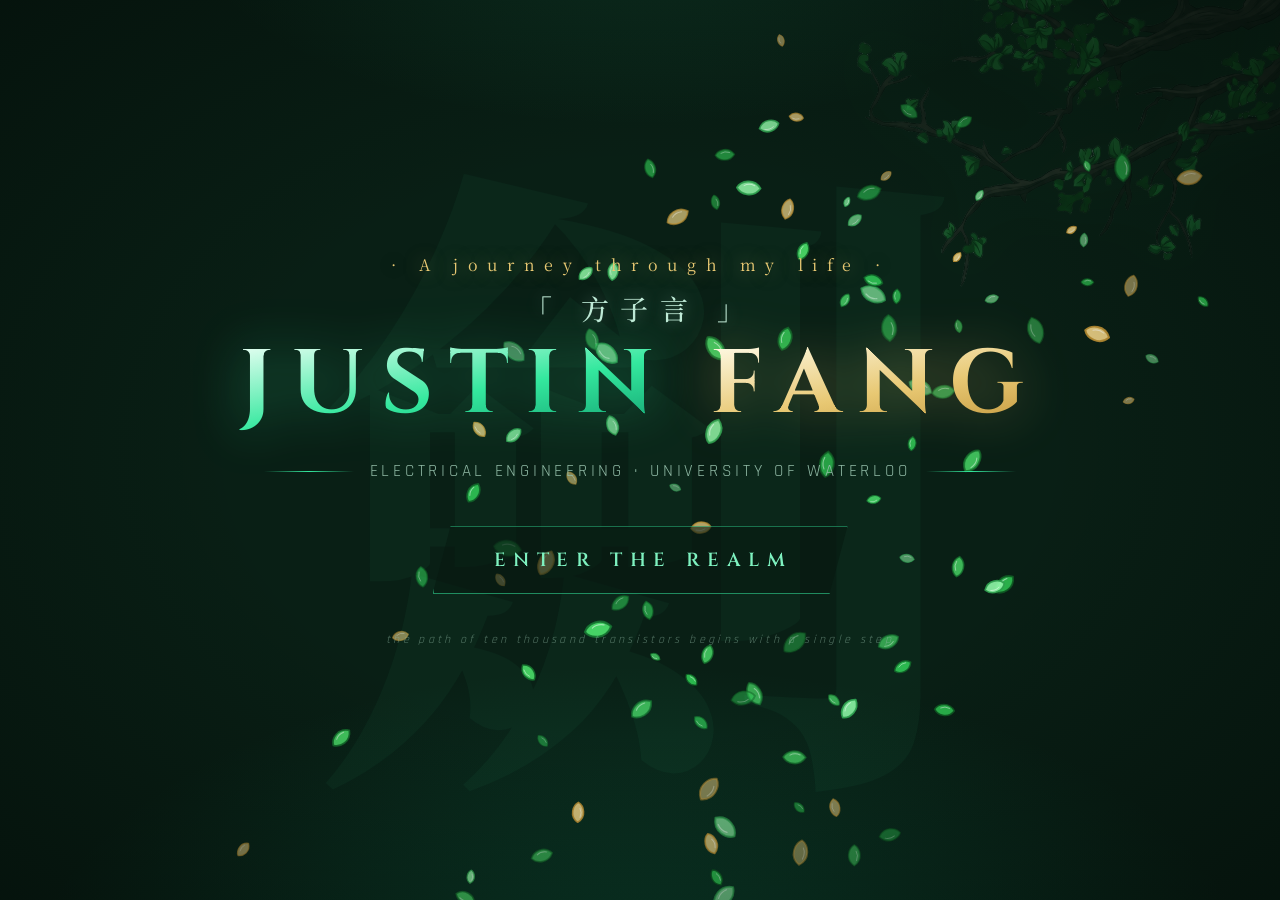
==== index.html @ e6fccbe8 "updated portfolio. animations and everything should be functional" ====
<!DOCTYPE html>
<html lang="en">
<head>
<meta charset="UTF-8">
<meta name="viewport" content="width=device-width, initial-scale=1.0">
<title>Justin Fang — 方子言 · Engineer & Cultivator</title>
<meta name="description" content="Portfolio of Justin Fang — Electrical Engineering @ UWaterloo">
<link rel="preconnect" href="https://fonts.googleapis.com">
<link rel="preconnect" href="https://fonts.gstatic.com" crossorigin>
<link href="https://fonts.googleapis.com/css2?family=Cinzel:wght@400;600;700&family=Noto+Serif+SC:wght@300;500;700;900&family=Rajdhani:wght@300;400;500;600;700&display=swap" rel="stylesheet">
<link rel="stylesheet" href="style.css">
</head>
<body>

<div id="landing">
  <img class="gate-tree" src="green tree.png" alt="" aria-hidden="true">
  <canvas id="landing-canvas"></canvas>
  <div class="landing-vignette"></div>
  <div class="gate-seal" aria-hidden="true">劍</div>

  <div class="landing-content">
    <div class="landing-kicker">· A journey through my life ·</div>
    <h1 class="landing-title">
      <span class="title-cn">「 方子言 」</span>
      <span class="title-en">
        <span class="name-jade">JUSTIN</span>&nbsp;<span class="name-gold">FANG</span>
      </span>
    </h1>
    <div class="landing-sub">
      <span class="sub-line"></span>
      <span>Electrical Engineering · University of Waterloo</span>
      <span class="sub-line"></span>
    </div>

    <button id="enter-btn" aria-label="Enter the portfolio">
      <span class="btn-frame"></span>
      <span class="btn-text">ENTER&nbsp;THE&nbsp;REALM</span>
    </button>

    <div class="landing-hint">the path of ten thousand transistors begins with a single step</div>
  </div>

  <div id="ink-layer" aria-hidden="true">
    <svg class="ink-brush" viewBox="0 0 60 300">
      <rect x="25" y="4" width="10" height="168" rx="5" fill="#7a5538"/>
      <rect x="25" y="4" width="4" height="168" rx="2" fill="#9a7350" opacity="0.7"/>
      <rect x="21" y="170" width="18" height="22" rx="3" fill="#d9d9d9"/>
      <path d="M22,192 Q30,196 38,192 L33,266 Q30,276 27,266 Z" fill="#161616"/>
      <path d="M27,196 L28,250" stroke="#3a3a3a" stroke-width="1.6"/>
    </svg>
    <div class="ink-drop"></div>
    <div class="ink-blot"></div>
    <div class="stroke-reveal">
      <div class="stroke-band">
        <span class="stroke-text">ENTERING&nbsp;REALM</span>
        <div class="loading-bar">
          <div class="loading-fill"></div>
        </div>
      </div>
    </div>
  </div>

  <div id="slash-layer" aria-hidden="true">
    <svg id="slash-sword" viewBox="0 0 600 120" aria-hidden="true">
      <g class="sword-g">
        <polygon class="sword-blade" points="0,60 470,44 530,60 470,76"/>
        <line class="sword-fuller" x1="40" y1="60" x2="470" y2="60"/>
        <rect class="sword-guard" x="466" y="34" width="14" height="52" rx="4"/>
        <rect class="sword-hilt" x="480" y="52" width="80" height="16" rx="6"/>
        <circle class="sword-pommel" cx="566" cy="60" r="11"/>
        <path class="sword-tassel" d="M566,70 q-6,22 4,40 M566,70 q8,20 -2,42"/>
      </g>
    </svg>
    <div class="slash slash-1"></div>
    <div class="slash slash-2"></div>
    <div class="slash slash-3"></div>
    <div class="slash-flash"></div>
  </div>
</div> 

<div id="shatter" aria-hidden="true">
  <div class="shard shard-a"></div>
  <div class="shard shard-b"></div>
  <div class="shard shard-c"></div>
  <div class="shard shard-d"></div>
  <div class="glitch-static"></div>
  <div class="glitch-bars"></div>
  <div class="shatter-flash"></div>
</div>

<div id="main" hidden>
  <img class="ink-mountain" src="Black-White BG.webp" alt="" aria-hidden="true">
  <canvas id="main-canvas"></canvas>
  <div class="main-mist" aria-hidden="true"></div>

  <nav id="nav">
    <div class="scroll-roller left-roller"></div>
    <a class="nav-brand" href="#hero"><span class="brand-seal">方</span> <span class="brand-text">JUSTIN FANG</span></a>
    <div class="nav-links">
      <a href="#about"><i>道</i><span>Origin</span></a>
      <a href="#experience"><i>歷</i><span>Experience</span></a>
      <a href="#projects"><i>器</i><span>Projects</span></a>
      <a href="#beyond"><i>劍</i><span>Interests</span></a>
      <a href="#contact"><i>訊</i><span>Contact Me</span></a>
    </div>
    <div class="scroll-roller right-roller"></div>
  </nav>

  <header class="section hero" id="hero">
    <div class="hero-inner reveal">
      <div class="hero-kicker">⟡ ELECTRICAL ENGINEERING · UNIVERSITY OF WATERLOO ⟡</div>
      <h1 class="hero-name">Justin <span class="jade">Fang</span></h1>
      <p class="hero-tag">
        locked in & grinding. send me a message below for inquiries (or if you need someone to talk to)! 
      </p>
      
      <div class="hero-cta">
        <a class="sword-hilt" href="#projects">
          <span class="hilt-tassel">
            <span class="t-cord"></span>
            <span class="t-knot"></span>
            <span class="t-fringe"></span>
          </span>
          <span class="hilt-text">View Projects</span>
          <span class="hilt-guard"></span>
        </a>
        
        <a class="sword-core" href="#contact">Send Message</a>
        
        <a class="sword-tip" href="Resume.pdf" download><span class="dl-icon">↓</span> Resume</a>
      </div>
    </div>
    <div class="hero-glyph" aria-hidden="true">電</div>
    <div class="scroll-cue" aria-hidden="true"><span></span>descend</div>
  </header>

  <section class="section" id="about">
    <div class="section-head reveal">
      <span class="section-cn">道</span>
      <h2>Origin <em>/ About & Education</em></h2>
      <div class="head-rule"></div>
    </div>
    <div class="about-grid">
      <div class="panel reveal">
        <h3>The Cultivator</h3>
        <!-- The Ink-Wash Portrait -->
        <div class="cultivator-portrait">
          <img src="justin.JPG" alt="Justin Fang">
          <div class="portrait-seal">looking for work</div>
        </div>
        <p>
          Hey, I'm Justin — an Electrical Engineering student at the University of Waterloo, an overstimulated 
          older brother, light novel slop reader, martial arts practitioner, and someone that's never afraid to 
          try new things. 
        </p>
        <p>
          Off the bench, I've spent years leading youth STEM outreach across Alberta and
          competing internationally in Taijiquan for Team Canada. I'm always willing to 
          try out new things! If you have anything cool, please reach out and surprise me!
        </p>
        <div class="chip-row">
          <span class="chip">Python</span><span class="chip">C++</span><span class="chip">n8n</span>
          <span class="chip">Arduino</span><span class="chip">Soldering</span>
          <span class="chip">3D Printing</span><span class="chip">Git / GitHub</span>
        </div>
      </div>
      <div class="panel panel-edu reveal">
        <div class="edu-seal" aria-hidden="true">學</div>
        <h3>The Sect</h3>
        <div class="edu-school">University of Waterloo</div>
        <div class="edu-degree">BASc, Electrical Engineering</div>
        <div class="edu-date">Sep 2025 — Present · Waterloo, ON</div>
        <ul class="edu-list">
          <li>Analog Team Member — UWASIC Design Team</li>
          <li>WATonomous Micro Team Member</li>
        </ul>
      </div>
    </div>
  </section>

  <section class="section" id="experience">
    <div class="section-head reveal">
      <span class="section-cn">歷</span>
      <h2>Experience</h2>
      <div class="head-rule"></div>
    </div>
    <div class="timeline">
      <div class="t-item reveal">
        <div class="t-node"></div>
        <div class="t-card">
          <div class="t-date">Jan 2026 — Apr 2026 · New York, NY</div>
          <h3>Automation & Backend Developer</h3>
          <div class="t-org">Garde-Robe Inc</div>
          <ul>
            <li>Deployed and maintained an AWS EC2 instance running an n8n receipt-parsing pipeline with Docling and LLMs — automated structured-data extraction from retailer emails and cut costs by 90%.</li>
            <li>Authored LLM extraction prompts with strict JSON output and conditional logic, improving reliability by 50%.</li>
            <li>Designed normalized database schemas with entity relationships for a future backend migration.</li>
            <li>Debugged AWS CloudWatch logs to find token expiry and silent failures, restoring email processing.</li>
          </ul>
        </div>
      </div>
      <div class="t-item reveal">
        <div class="t-node"></div>
        <div class="t-card">
          <div class="t-date">Current Project · Waterloo, ON</div>
          <h3>Analog Team Member</h3>
          <div class="t-org">UWASIC Design Team — University of Waterloo</div>
          <ul>
            <li>Designing a single-stage operational amplifier in the SkyWater 130nm PDK using XSchem in a Nix-managed environment.</li>
            <li>Completed the analog IC design flow from schematic to DRC/LVS-verified physical layout in Magic VLSI.</li>
            <li>Performed circuit verification: DC operating point analysis, AC frequency response, and testbenches.</li>
          </ul>
        </div>
      </div>
      <div class="t-item reveal">
        <div class="t-node"></div>
        <div class="t-card">
          <div class="t-date">Nov 2022 — Jul 2025 · Edmonton, AB</div>
          <h3>Vice President of Operations</h3>
          <div class="t-org">Youth STEMming Change (non-profit)</div>
          <ul>
            <li>Coordinated the Edmonton Science Bowl, raising over $1,300 and growing youth participation.</li>
            <li>Designed bridge-building, rocketry, and forensics workshops reaching 3000+ youths across Alberta.</li>
            <li>Partnered with the City of Edmonton Youth Council for city-wide initiatives and seamless events.</li>
          </ul>
        </div>
      </div>
    </div>
  </section>

  <section class="section" id="projects">
    <div class="section-head reveal">
      <span class="section-cn">器</span>
      <h2>Projects</h2>
      <div class="head-rule"></div>
    </div>
    <div class="proj-grid">
      <article class="proj-card reveal">
        <div class="proj-glyph">行</div>
        <h3>Autonomous Robot Navigation</h3>
        <div class="proj-stack">C++ · ROS 2 · Docker · Foxglove</div>
        <p>Lidar-to-occupancy-grid costmap for a differential-drive robot — converts polar range/angle to (x, y) grid coordinates, inflates obstacles with linear cost falloff over a 2m radius, and dynamically sizes the grid from the scan's angular parameters.</p>
      </article>
      <article class="proj-card reveal">
        <div class="proj-glyph">爪</div>
        <h3>Omni-Directional Mecanum Claw Robot</h3>
        <div class="proj-stack">C++ · ESP32 · Arduino · SolidWorks</div>
        <p>48-hour hackathon build: an all-cardboard chassis with custom 3D-printed omni wheels, 6 motors on one breadboard, dual-ESP32 wireless control over ESP-NOW, and a 2-DOF claw with full 360° movement.</p>
      </article>
      <article class="proj-card reveal">
        <div class="proj-glyph">醫</div>
        <h3>Hospital Induced Delirium Detection</h3>
        <div class="proj-stack">C++ · Python · Arduino</div>
        <p>Non-invasive diagnostic device combining sensors, text-to-speech, speech-to-text, and a custom 3D-printed enclosure to track patient cognition — cutting false positives by 30% versus standard observation.</p>
      </article>
      <article class="proj-card reveal">
        <div class="proj-glyph">牌</div>
        <h3>Arcade Blackjack</h3>
        <div class="proj-stack">Python · Pygame</div>
        <p>Fully interactive casino blackjack with OOP dealer/player/card classes, event-driven UI, real-time betting and statistics, and probability logic handling aces and dealer constraints with 100% accuracy.</p>
      </article>
      <article class="proj-card reveal">
        <div class="proj-glyph">戰</div>
        <h3>Simulated Medieval Battlefield</h3>
        <div class="proj-stack">Python · OOP</div>
        <p>Turn-based tactical combat simulator — a Warrior base class with 8 polymorphic subclasses, 1v1 and 5v5 skirmishes, splash/critical/healing mechanics, and new characters implementable in under 15 lines.</p>
      </article>
      <article class="proj-card reveal">
        <div class="proj-glyph">蛙</div>
        <h3>Crossy Road</h3>
        <div class="proj-stack">Processing (Java)</div>
        <p>Frogger-style arcade recreation with a master Rectangle collision parent class, specialized Car/Log/Train/Player children, two-player WASD + arrow-key support, and a live scoring UI.</p>
      </article>
    </div>
  </section>

  <section class="section" id="beyond">
    <div class="section-head reveal">
      <span class="section-cn">劍</span>
      <h2>Hobbies <em>/ Beyond Engineering</em></h2>
      <div class="head-rule"></div>
    </div>
    <div class="beyond-panel reveal">
      <div class="beyond-art" aria-hidden="true">
        <div class="taiji-ring"></div>
        <div class="taiji-cn">太極</div>
      </div>
      <div class="beyond-text">
        <h3>Team Canada — Taijiquan</h3>
        <p>
          Competing under Wushu Canada since 2018, I rose from junior competitor to the
          <span class="jade">highest-ranked U18 male in taijiquan (2024)</span>, earning the sole
          U18 male roster spot for Canada at the 4th World Taijiquan Championships by placing
          1st overall.
        </p>
        <ul class="beyond-list">
          <li>5+ national gold medals across multiple events since 2018</li>
          <li>Appointed coach for Team Canada — guided 2+ athletes to podium finishes at the World Taijiquan Championships in Singapore</li>
          <li>Trained 5+ hours weekly in school terms, 8 hours daily in summers</li>
        </ul>
      </div>
    </div>
  </section>

  <section class="section" id="contact">
    <div class="section-head reveal">
      <span class="section-cn">訊</span>
      <h2>Transmission <em>/ Contact</em></h2>
      <div class="head-rule"></div>
    </div>
    <div class="contact-panel reveal">
      <p class="contact-lede">Send a message via jade slip — or, you know, email.</p>
      <div class="contact-grid">
        <a class="contact-card" href="mailto:j84fang@uwaterloo.ca">
          <span class="cc-glyph">郵</span><span class="cc-label">Email</span>
          <span class="cc-value">j84fang@uwaterloo.ca</span>
        </a>
        <a class="contact-card" href="https://linkedin.com/in/justinfanguw" target="_blank" rel="noopener">
          <span class="cc-glyph">聯</span><span class="cc-label">LinkedIn</span>
          <span class="cc-value">justinfanguw</span>
        </a>
        <a class="contact-card" href="https://github.com/justinfang37" target="_blank" rel="noopener">
          <span class="cc-glyph">碼</span><span class="cc-label">GitHub</span>
          <span class="cc-value">justinfang37</span>
        </a>
        <a class="contact-card" href="tel:+17802646578">
          <span class="cc-glyph">話</span><span class="cc-label">Phone</span>
          <span class="cc-value">(780) 264-6578</span>
        </a>
      </div>
    </div>
  </section>

  <footer>
    <div class="footer-seal">方</div>
    <p>千 里 之 行 ， 始 於 足 下 — a journey of a thousand miles begins beneath one's feet.</p>
    <p class="footer-fine">© 2026 Justin Fang · forged with jade and javascript</p>
  </footer>
</div>

<script src="script.js"></script>
</body>
</html>
---- style.css ----
/* ═══════════════════════════════════════════
   JUSTIN FANG · 方 — Jade Cultivation Portfolio
   ═══════════════════════════════════════════ */

:root {
  --ink: #091f15;
  --ink-2: #0e2a1d;
  --ink-3: #133527;
  --jade: #34e89e;
  --jade-soft: #7ef2c0;
  --jade-deep: #0f9b6c;
  --jade-dim: rgba(52, 232, 158, 0.14);
  --gold: #e8c873;
  --mist: #bfe9d6;
  --text: #d7efe2;
  --text-dim: #8fb8a4;
  --serif: "Noto Serif SC", serif;
  --display: "Cinzel", serif;
  --body: "Rajdhani", sans-serif;
}

* { margin: 0; padding: 0; box-sizing: border-box; }

html { scroll-behavior: smooth; }

body {
  background: var(--ink);
  color: var(--text);
  font-family: var(--body);
  overflow-x: hidden;
}

::selection { background: var(--jade-deep); color: #fff; }

.jade { color: var(--jade); }

/* scrollbar */
::-webkit-scrollbar { width: 10px; }
::-webkit-scrollbar-track { background: var(--ink); }
::-webkit-scrollbar-thumb {
  background: linear-gradient(var(--jade-deep), var(--ink-3));
  border-radius: 5px;
}

/* ═══════════ LANDING ═══════════ */

#landing {
  position: fixed;
  inset: 0;
  z-index: 100;
  display: flex;
  align-items: center;
  justify-content: center;
  background:
    radial-gradient(ellipse 80% 60% at 50% 110%, rgba(15, 155, 108, 0.26), transparent 60%),
    radial-gradient(ellipse 60% 40% at 50% -10%, rgba(52, 232, 158, 0.13), transparent 60%),
    var(--ink);
  cursor: none;
  transition: opacity 1.1s ease 0.15s;
}
#landing.leaving { opacity: 0; pointer-events: none; }

#landing-canvas { position: absolute; inset: 0; width: 100%; height: 100%; }

.gate-tree {
  position: absolute;
  top: -5vh;
  right: -50px;
  width: min(40vw, 600px); 
  min-width: 350px;       
  pointer-events: none;
  user-select: none;
  opacity: 0.25;
  filter: saturate(1.05) brightness(1.02)
          drop-shadow(0 0 30px rgba(61, 220, 110, 0.25));
  animation: treeSway 12s ease-in-out infinite alternate;
  transform-origin: 92% 6%;
}
@keyframes treeSway {
  from { transform: rotate(-0.5deg); }
  to { transform: rotate(0.6deg); }
}

.landing-vignette {
  position: absolute; inset: 0; pointer-events: none;
  background: radial-gradient(ellipse 70% 70% at 50% 50%, transparent 45%, rgba(2, 8, 5, 0.5) 100%);
}

#landing, #shatter, #nav, #main-canvas, .main-mist, #main > .section, #main > footer {
  transition: filter 1.2s ease;
}
html.ink #landing,
html.ink #shatter,
html.ink #nav,
html.ink #main-canvas,
html.ink .main-mist,
html.ink #main > .section,
html.ink #main > footer {
  filter: grayscale(0.85);
}

#ink-layer { position: absolute; inset: 0; z-index: 12; pointer-events: none; }

.ink-brush {
  position: absolute;
  left: 50%;
  top: 0;
  height: 50vh;
  transform: translate(-50%, -120%) rotate(-4deg);
  transform-origin: 50% 10%;
  filter: drop-shadow(0 6px 18px rgba(0, 0, 0, 0.65));
}
#landing.splashing .ink-brush { animation: brushPaint 1.6s cubic-bezier(0.5, 0, 0.25, 1) forwards; }
@keyframes brushPaint {
  0% { transform: translate(calc(-50% - 32vw), -130%) rotate(-8deg); }
  25% { transform: translate(calc(-50% - 32vw), 1vh) rotate(-13deg); }
  31% { transform: translate(calc(-50% - 31vw), 2.5vh) rotate(-15deg); }
  64% { transform: translate(calc(-50% + 32vw), 2vh) rotate(-24deg); }
  74% { transform: translate(calc(-50% + 34vw), 0.5vh) rotate(-18deg); }
  100% { transform: translate(calc(-50% + 40vw), -135%) rotate(-6deg); }
}

.stroke-reveal {
  position: absolute;
  inset: 0;
  display: grid;
  place-items: center;
  pointer-events: none;
}

.stroke-band {
  position: relative;
  width: min(68vw, 900px);
  height: clamp(80px, 14vh, 130px);
  display: grid;
  place-items: center;
  clip-path: inset(-15% 100% -15% 0);
  opacity: 0;
}

.stroke-band::before {
  content: "";
  position: absolute;
  top: 50%;
  left: 0;
  right: 0;
  height: 2px;
  background: #fff;
  box-shadow: 0 0 16px 6px rgba(52, 232, 158, 0.8);
  transform: translateY(-50%);
  mask-image: linear-gradient(90deg, transparent 0%, black 10%, black 90%, transparent 100%);
  -webkit-mask-image: linear-gradient(90deg, transparent 0%, black 10%, black 90%, transparent 100%);
}

.stroke-text {
  font-family: var(--display);
  font-weight: 700;
  font-style: italic; 
  font-size: clamp(22px, 4.4vw, 52px);
  letter-spacing: 0.42em;
  padding-left: 0.42em;
  color: #ffffff;
  text-shadow:
    0 0 12px rgba(126, 242, 192, 0.9),
    0 0 30px rgba(52, 232, 158, 0.7),
    0 0 60px rgba(15, 155, 108, 0.5);
  white-space: nowrap;
  position: relative;
  z-index: 1; 
}

.loading-bar {
  position: absolute;
  bottom: 22%;
  left: 50%;
  transform: translateX(-50%);
  width: 60%;
  height: 2px;
  background: rgba(255, 255, 255, 0.1);
  overflow: hidden;
  z-index: 2;
}

.loading-fill {
  height: 100%;
  width: 0%;
  background: #fff;
  box-shadow: 0 0 10px rgba(52, 232, 158, 0.9), 0 0 20px rgba(126, 242, 192, 0.6);
}

#landing.splashing .loading-fill {
  animation: loadProgress 1.4s cubic-bezier(0.4, 0, 0.2, 1) 1s forwards;
}

@keyframes loadProgress {
  0% { width: 0%; }
  40% { width: 65%; } 
  75% { width: 85%; }
  100% { width: 100%; }
}

#landing.splashing .stroke-band {
  animation:
    strokeWipe 0.55s cubic-bezier(0.5, 0, 0.25, 1) 0.5s forwards,
    strokeFade 0.3s ease 2.4s forwards; 
}
@keyframes strokeWipe {
  0% { opacity: 1; clip-path: inset(-15% 100% -15% 0); }
  100% { opacity: 1; clip-path: inset(-15% 0% -15% 0); }
}
@keyframes strokeFade {
  from { opacity: 1; }
  to { opacity: 0; }
}

#landing.splashing { animation: impactJolt 0.4s ease-out 0.42s; }
@keyframes impactJolt {
  0%, 100% { transform: none; }
  25% { transform: translate(-7px, 5px); }
  50% { transform: translate(6px, -4px); }
  75% { transform: translate(-3px, 2px); }
}

.ink-drop {
  position: absolute;
  left: calc(50% - 9px);
  top: 44vh;
  width: 18px; height: 18px;
  border-radius: 50% 50% 60% 60%;
  background: #0c0c0c;
  opacity: 0;
}
#landing.splashing .ink-drop { animation: dropFall 0.22s cubic-bezier(0.5, 0, 1, 0.5) 0.46s forwards; }
@keyframes dropFall {
  0% { opacity: 1; transform: translateY(0) scaleY(1); }
  99% { opacity: 1; transform: translateY(7vh) scaleY(1.7); }
  100% { opacity: 0; transform: translateY(7vh) scaleY(1.7); }
}

.ink-blot {
  position: absolute;
  left: 50%;
  top: 50%;
  width: 34vmax; height: 34vmax;
  margin: -17vmax 0 0 -17vmax;
  background: radial-gradient(closest-side,
    rgba(8, 8, 8, 0.26) 58%, rgba(8, 8, 8, 0.16) 80%, rgba(8, 8, 8, 0.05) 95%, transparent);
  -webkit-backdrop-filter: grayscale(1);
  backdrop-filter: grayscale(1);
  border-radius: 50%;
  border: 2px solid rgba(214, 255, 240, 0.25);
  box-shadow:
    0 0 34px rgba(126, 242, 192, 0.25),
    inset 0 0 70px rgba(0, 0, 0, 0.45);
  transform: scale(0);
}
#landing.splashing .ink-blot { animation: blotSpread 1.4s cubic-bezier(0.25, 0, 0.4, 1) 0.75s forwards; }
@keyframes blotSpread {
  0% { transform: scale(0); opacity: 1; }
  60% { transform: scale(8.6); opacity: 1; }
  85% { transform: scale(9); opacity: 1; }
  100% { transform: scale(9.2); opacity: 0; }
}

.gate-seal {
  position: absolute;
  font-family: var(--serif);
  font-weight: 900;
  font-size: min(72vh, 72vw);
  color: rgba(52, 232, 158, 0.035);
  user-select: none;
  pointer-events: none;
  animation: sealBreath 9s ease-in-out infinite;
}
@keyframes sealBreath {
  0%, 100% { transform: scale(1); opacity: 0.7; }
  50% { transform: scale(1.04); opacity: 1; }
}

.landing-content {
  position: relative;
  text-align: center;
  z-index: 2;
  padding: 0 24px;
  animation: contentRise 1.6s cubic-bezier(0.22, 1, 0.36, 1) both;
}
@keyframes contentRise {
  from { opacity: 0; transform: translateY(36px); }
  to { opacity: 1; transform: translateY(0); }
}

.landing-kicker {
  font-family: var(--serif);
  color: var(--gold);
  letter-spacing: 0.6em;
  font-size: clamp(12px, 1.6vw, 16px);
  margin-bottom: 18px;
  text-shadow: 0 0 18px rgba(232, 200, 115, 0.5);
}

.landing-title { line-height: 1.05; }

.title-cn {
  display: block;
  font-family: var(--serif);
  font-weight: 500; 
  font-size: clamp(22px, 3vw, 28px); 
  letter-spacing: 0.4em;
  color: var(--mist); 
  text-shadow: 0 0 16px rgba(191, 233, 214, 0.4);
  margin-bottom: 12px;
}

.title-en {
  display: block;
  font-family: var(--display);
  font-weight: 700;
  font-size: clamp(44px, 9vw, 90px);
  letter-spacing: 0.18em;
  line-height: 1.1;
}

.name-jade {
  background: linear-gradient(170deg, #eafff4 10%, var(--jade) 55%, var(--jade-deep) 95%);
  -webkit-background-clip: text;
  background-clip: text;
  color: transparent;
  filter: drop-shadow(0 0 26px rgba(52, 232, 158, 0.45));
}

.name-gold {
  background: linear-gradient(170deg, #fffcea 10%, var(--gold) 55%, #bb8f33 95%);
  -webkit-background-clip: text;
  background-clip: text;
  color: transparent;
  filter: drop-shadow(0 0 26px rgba(232, 200, 115, 0.45));
}

.landing-sub {
  display: flex;
  align-items: center;
  justify-content: center;
  gap: 16px;
  margin: 26px auto 44px;
  color: var(--text-dim);
  font-size: clamp(13px, 1.7vw, 17px);
  letter-spacing: 0.22em;
  text-transform: uppercase;
}
.sub-line {
  width: clamp(36px, 8vw, 90px);
  height: 1px;
  background: linear-gradient(90deg, transparent, var(--jade), transparent);
}

#enter-btn {
  position: relative;
  cursor: none;
  background: rgba(7, 26, 18, 0.6);
  border: 1px solid rgba(52, 232, 158, 0.55);
  color: var(--jade-soft);
  font-family: var(--display);
  font-size: clamp(15px, 2vw, 19px);
  font-weight: 600;
  letter-spacing: 0.4em;
  padding: 20px 54px 20px 60px;
  clip-path: polygon(18px 0, 100% 0, calc(100% - 18px) 100%, 0 100%);
  transition: color 0.35s, background 0.35s, box-shadow 0.35s, transform 0.35s;
  overflow: hidden;
}
#enter-btn .btn-text {
  position: relative;
  z-index: 2;
  transition: letter-spacing 0.45s cubic-bezier(0.22, 1, 0.36, 1), color 0.3s ease 0.08s;
}
#enter-btn::after {
  content: "";
  position: absolute;
  inset: 0;
  z-index: 0;
  background: linear-gradient(105deg, var(--jade-deep), var(--jade) 50%, var(--jade-soft));
  transform: scaleX(0);
  transform-origin: 50% 50%;
  transition: transform 0.45s cubic-bezier(0.22, 1, 0.36, 1);
}
#enter-btn::before {
  content: "";
  position: absolute;
  top: 0; left: -80%;
  z-index: 1;
  width: 50%; height: 100%;
  background: linear-gradient(105deg, transparent, rgba(126, 242, 192, 0.25), transparent);
  animation: btnSheen 3.2s ease-in-out infinite;
}
@keyframes btnSheen {
  0% { left: -80%; } 55% { left: 130%; } 100% { left: 130%; }
}
#enter-btn:hover {
  box-shadow: 0 0 44px rgba(52, 232, 158, 0.65), inset 0 0 18px rgba(52, 232, 158, 0.15);
  transform: translateY(-2px);
}
#enter-btn:hover::after { transform: scaleX(1); }
#enter-btn:hover .btn-text { color: var(--ink); letter-spacing: 0.55em; }

.landing-hint {
  margin-top: 38px;
  font-size: 12px;
  letter-spacing: 0.28em;
  color: rgba(143, 184, 164, 0.55);
  font-style: italic;
  animation: hintPulse 4s ease-in-out infinite;
}
@keyframes hintPulse { 0%,100% { opacity: 0.45; } 50% { opacity: 0.9; } }

.landing-content, .gate-seal {
  transition: filter 1.2s ease, opacity 1.2s ease;
}
#landing.splashing .landing-content,
#landing.splashing .gate-seal {
  filter: blur(12px);
  opacity: 0.05;
  pointer-events: none;
  transition-delay: 0.6s;
}

#slash-layer { position: absolute; inset: 0; z-index: 10; pointer-events: none; overflow: hidden; }

#landing.entering { animation: realmShake 1s linear 0.4s; }
@keyframes realmShake {
  0%, 100% { transform: none; }
  10% { transform: translate(-12px, 7px); }
  20% { transform: translate(14px, -9px); }
  30% { transform: translate(-16px, -7px); }
  40% { transform: translate(12px, 11px); }
  50% { transform: translate(-10px, 5px); }
  60% { transform: translate(14px, -7px); }
  70% { transform: translate(-7px, 9px); }
  80% { transform: translate(9px, -5px); }
  90% { transform: translate(-5px, 3px); }
}

.slash {
  position: absolute;
  top: 50%; left: 50%;
  width: 260vmax; height: 18px;
  background: linear-gradient(90deg,
    transparent, rgba(255,255,255,0.9) 16%, #ffffff 50%, rgba(255,255,255,0.9) 84%, transparent);
  clip-path: polygon(0 50%, 10% 0, 90% 0, 100% 50%, 90% 100%, 10% 100%);
  box-shadow:
    0 0 40px 14px rgba(126, 242, 192, 0.95),
    0 0 120px 40px rgba(52, 232, 158, 0.65),
    0 0 280px 110px rgba(52, 232, 158, 0.3);
  opacity: 0;
}
.slash-1 { transform: translate(-50%, -50%) rotate(-24deg) scale(0, 0.3); }
.slash-2 { transform: translate(-50%, -50%) rotate(63deg) scale(0, 0.3); }
.slash-3 { transform: translate(-50%, -50%) rotate(-76deg) scale(0, 0.3); }

#landing.entering .slash-1 { animation: slashCut1 0.55s cubic-bezier(0.8, 0, 0.2, 1) 0.2s forwards; }
#landing.entering .slash-2 { animation: slashCut2 0.55s cubic-bezier(0.8, 0, 0.2, 1) 0.4s forwards; }
#landing.entering .slash-3 { animation: slashCut3 0.55s cubic-bezier(0.8, 0, 0.2, 1) 0.6s forwards; }

@keyframes slashCut1 {
  0% { opacity: 1; transform: translate(-50%, -50%) rotate(-24deg) scale(0, 0.3); }
  40% { opacity: 1; transform: translate(-50%, -50%) rotate(-24deg) scale(1, 1.4); }
  70% { opacity: 1; transform: translate(-50%, -50%) rotate(-24deg) scale(1, 1); }
  100% { opacity: 0; transform: translate(-50%, -50%) rotate(-24deg) scale(1, 0.4); }
}
@keyframes slashCut2 {
  0% { opacity: 1; transform: translate(-50%, -50%) rotate(63deg) scale(0, 0.3); }
  40% { opacity: 1; transform: translate(-50%, -50%) rotate(63deg) scale(1, 1.4); }
  70% { opacity: 1; transform: translate(-50%, -50%) rotate(63deg) scale(1, 1); }
  100% { opacity: 0; transform: translate(-50%, -50%) rotate(63deg) scale(1, 0.4); }
}
@keyframes slashCut3 {
  0% { opacity: 1; transform: translate(-50%, -50%) rotate(-76deg) scale(0, 0.3); }
  40% { opacity: 1; transform: translate(-50%, -50%) rotate(-76deg) scale(1, 1.4); }
  70% { opacity: 1; transform: translate(-50%, -50%) rotate(-76deg) scale(1, 1); }
  100% { opacity: 0; transform: translate(-50%, -50%) rotate(-76deg) scale(1, 0.4); }
}

.slash-flash {
  position: absolute; inset: 0;
  background: radial-gradient(circle at 50% 50%,
    rgba(255, 255, 255, 1), rgba(234, 255, 244, 0.95) 45%, rgba(52, 232, 158, 0.75) 100%);
  opacity: 0;
}
#landing.entering .slash-flash { animation: flashPop 0.55s ease-out 0.8s forwards; }
@keyframes flashPop {
  0% { opacity: 0; } 25% { opacity: 1; } 100% { opacity: 1; }
}

#shatter {
  position: fixed;
  inset: 0;
  z-index: 150;
  pointer-events: none;
  display: none;
}
#shatter.go { display: block; }

.shard {
  position: absolute;
  inset: 0;
  background: linear-gradient(165deg, #0a2418, #04100b 70%, var(--ink));
  filter: drop-shadow(0 0 22px rgba(52, 232, 158, 0.55));
}
.shard-a { clip-path: polygon(24.5% 0, 100% 0, 100% 28%, 50% 50%); }
.shard-b { clip-path: polygon(100% 28%, 100% 100%, 75.5% 100%, 50% 50%); }
.shard-c { clip-path: polygon(75.5% 100%, 0 100%, 0 72%, 50% 50%); }
.shard-d { clip-path: polygon(0 72%, 0 0, 24.5% 0, 50% 50%); }

#shatter.go .shard-a { animation: shardFlyA 1s cubic-bezier(0.45, 0, 0.8, 0.4) 0.06s forwards; }
#shatter.go .shard-b { animation: shardFlyB 1s cubic-bezier(0.45, 0, 0.8, 0.4) 0.16s forwards; }
#shatter.go .shard-c { animation: shardFlyC 1s cubic-bezier(0.45, 0, 0.8, 0.4) 0.1s forwards; }
#shatter.go .shard-d { animation: shardFlyD 1s cubic-bezier(0.45, 0, 0.8, 0.4) 0.2s forwards; }

@keyframes shardFlyA { to { transform: translate(16%, -125%) rotate(7deg); opacity: 0.4; } }
@keyframes shardFlyB { to { transform: translate(125%, 30%) rotate(-6deg); opacity: 0.4; } }
@keyframes shardFlyC { to { transform: translate(-18%, 125%) rotate(8deg); opacity: 0.4; } }
@keyframes shardFlyD { to { transform: translate(-125%, -25%) rotate(-7deg); opacity: 0.4; } }

.glitch-static {
  position: absolute;
  inset: 0;
  background: repeating-linear-gradient(0deg,
    rgba(126, 242, 192, 0.14) 0 2px, transparent 2px 5px);
  mix-blend-mode: screen;
  opacity: 0;
  pointer-events: none;
}
#shatter.go .glitch-static { animation: staticFlicker 1.1s steps(12) forwards; }
@keyframes staticFlicker {
  0% { opacity: 0; transform: translateY(0); }
  8% { opacity: 0.6; }
  18% { opacity: 0.15; transform: translateY(-8px); }
  30% { opacity: 0.5; transform: translateY(5px); }
  44% { opacity: 0.2; transform: translateY(-3px); }
  58% { opacity: 0.45; transform: translateY(6px); }
  72% { opacity: 0.15; }
  86% { opacity: 0.35; transform: translateY(-4px); }
  100% { opacity: 0; }
}

.glitch-bars {
  position: absolute;
  inset: 0;
  background: linear-gradient(0deg,
    transparent 0 18%, rgba(234, 255, 244, 0.12) 18% 19.5%,
    transparent 19.5% 41%, rgba(126, 242, 192, 0.16) 41% 42%,
    transparent 42% 63%, rgba(234, 255, 244, 0.1) 63% 65%,
    transparent 65% 84%, rgba(126, 242, 192, 0.13) 84% 85%,
    transparent 85%);
  mix-blend-mode: screen;
  opacity: 0;
  pointer-events: none;
}
#shatter.go .glitch-bars { animation: barsTear 1.1s steps(9) forwards; }
@keyframes barsTear {
  0% { opacity: 0; transform: translate(0, 0); }
  10% { opacity: 0.9; transform: translate(-14px, 2%); }
  24% { opacity: 0.25; transform: translate(10px, -4%); }
  38% { opacity: 0.8; transform: translate(-7px, 7%); }
  52% { opacity: 0.3; transform: translate(12px, -2%); }
  66% { opacity: 0.7; transform: translate(-10px, 4%); }
  82% { opacity: 0.2; transform: translate(6px, -5%); }
  100% { opacity: 0; transform: translate(0, 0); }
}

.shatter-flash {
  position: absolute;
  inset: 0;
  background: #fff;
  opacity: 1;
}
#shatter.go .shatter-flash { animation: shatterFlashFade 0.55s ease-out forwards; }
@keyframes shatterFlashFade { to { opacity: 0; } }

#slash-sword {
  position: absolute;
  top: 50%; left: 50%;
  width: min(58vw, 620px);
  opacity: 0;
  transform: translate(-160%, -50%) rotate(-24deg);
  filter: drop-shadow(0 0 12px rgba(126, 242, 192, 0.8)) drop-shadow(0 0 30px rgba(52, 232, 158, 0.6));
}

#landing.entering #slash-sword { 
  animation: swordFly 0.85s cubic-bezier(0.55, 0, 0.3, 1) 0s forwards; 
}

@keyframes swordFly {
  0% { opacity: 0; transform: translate(-180%, 30%) rotate(-24deg); }
  15% { opacity: 1; }
  85% { opacity: 1; }
  100% { opacity: 0; transform: translate(90%, -120%) rotate(-24deg); }
}

.sword-blade { fill: url(#__none), #cfeede; fill: #cfeede; }
.sword-fuller { stroke: var(--jade-deep); stroke-width: 2.5; }
.sword-guard { fill: var(--jade); }
.sword-hilt { fill: #11402d; stroke: var(--jade-deep); stroke-width: 1.5; }
.sword-pommel { fill: var(--gold); }
.sword-tassel { fill: none; stroke: var(--gold); stroke-width: 2; stroke-linecap: round; }

/* ═══════════ MAIN ═══════════ */

#main {
  position: relative;
  opacity: 0;
  transition: opacity 0.45s ease;
  background: #0a0a0b;
}
#main.arrived { opacity: 1; }

#main-canvas {
  position: fixed;
  inset: 0;
  width: 100%;
  height: 100%;
  z-index: 0;
  pointer-events: none;
}

.ink-mountain {
  position: fixed;
  inset: 0;
  width: 100%;
  height: 100%;
  object-fit: cover;
  z-index: 0;
  opacity: 0.42;
  pointer-events: none;
  user-select: none;
  filter: brightness(0.62) contrast(1.08);
  -webkit-mask-image: linear-gradient(100deg, rgba(0, 0, 0, 0.3) 0 34%, #000 64%);
  mask-image: linear-gradient(100deg, rgba(0, 0, 0, 0.3) 0 34%, #000 64%);
}

.main-mist {
  position: fixed;
  inset: 0;
  z-index: 0;
  pointer-events: none;
  background:
    radial-gradient(ellipse 70% 50% at 15% 20%, rgba(15, 155, 108, 0.10), transparent 60%),
    radial-gradient(ellipse 60% 50% at 85% 70%, rgba(52, 232, 158, 0.07), transparent 60%),
    linear-gradient(180deg, rgba(4, 16, 11, 0) 0%, rgba(4, 16, 11, 0.4) 100%);
  animation: mistDrift 24s ease-in-out infinite alternate;
}
@keyframes mistDrift {
  from { background-position: 0 0, 0 0, 0 0; }
  to { background-position: 6% -4%, -5% 5%, 0 0; }
}

/* ── Scroll Navigation Bar ── */
#nav {
  position: fixed;
  top: 24px;
  left: 50%;
  transform: translateX(-50%);
  width: clamp(320px, 90vw, 1000px);
  z-index: 50;
  display: flex;
  align-items: center;
  justify-content: space-between;
  padding: 10px 40px;
  background: linear-gradient(to right, rgba(12, 18, 15, 0.95), rgba(20, 28, 24, 0.95) 50%, rgba(12, 18, 15, 0.95));
  backdrop-filter: blur(12px);
  border-top: 2px solid var(--gold);
  border-bottom: 2px solid var(--gold);
  box-shadow: 0 15px 35px rgba(0, 0, 0, 0.6), inset 0 0 20px rgba(232, 200, 115, 0.05);
}

.scroll-roller {
  position: absolute;
  top: -8px;
  bottom: -8px;
  width: 14px;
  background: linear-gradient(90deg, #5c4018, var(--gold) 40%, #3d2a0f 80%);
  border-radius: 6px;
  box-shadow: 0 5px 15px rgba(0, 0, 0, 0.8), inset 0 0 4px rgba(255, 255, 255, 0.3);
}
.left-roller { left: -7px; }
.right-roller { right: -7px; }

.nav-brand {
  font-family: var(--display);
  font-weight: 700;
  letter-spacing: 0.25em;
  font-size: 14px;
  color: var(--mist);
  text-decoration: none;
  display: flex;
  align-items: center;
  gap: 12px;
}

.brand-seal {
  font-family: var(--serif);
  font-weight: 900;
  color: #e63946; 
  border: 2px solid #e63946;
  background: rgba(230, 57, 70, 0.1);
  width: 36px; height: 36px;
  display: grid;
  place-items: center;
  border-radius: 4px;
  box-shadow: 0 0 12px rgba(230, 57, 70, 0.3);
  transform: rotate(-4deg); 
}

.nav-links { display: flex; gap: clamp(14px, 3vw, 34px); }
.nav-links a {
  display: flex;
  flex-direction: column;
  align-items: center;
  color: var(--text-dim);
  text-decoration: none;
  padding: 4px 8px;
  transition: all 0.35s;
  position: relative;
}
.nav-links a i {
  font-style: normal;
  font-family: var(--serif);
  color: var(--gold);
  font-size: 22px;
  margin-bottom: 4px;
  text-shadow: 0 0 12px rgba(232, 200, 115, 0.3);
  transition: all 0.35s;
}
.nav-links a span {
  font-size: 11px;
  font-weight: 600;
  letter-spacing: 0.25em;
  text-transform: uppercase;
  opacity: 0.7;
  transition: opacity 0.3s;
}

.nav-links a:hover i,
.nav-links a.active i {
  color: #e63946;
  text-shadow: 0 0 16px rgba(230, 57, 70, 0.6);
  transform: translateY(-2px);
}

.nav-links a:hover span,
.nav-links a.active span { 
  color: #fff; 
  opacity: 1; 
}

/* sections */
.section, #hero {
  position: relative;
  z-index: 1;
  max-width: 1100px;
  margin: 0 auto;
  padding: clamp(70px, 11vh, 130px) clamp(20px, 5vw, 48px);
  scroll-margin-top: 40px; 
}

.section-head {
  display: flex;
  align-items: center;
  gap: 18px;
  margin-bottom: 48px;
}
.section-cn {
  font-family: var(--serif);
  font-weight: 900;
  font-size: 38px;
  color: #e63946;
  border: 3px solid #e63946;
  border-radius: 6px;
  width: 64px; height: 64px;
  display: grid;
  place-items: center;
  background: rgba(230, 57, 70, 0.08);
  flex-shrink: 0;
  box-shadow: 0 0 20px rgba(230, 57, 70, 0.2);
}
#about .section-cn { transform: rotate(-4deg); }
#experience .section-cn { transform: rotate(3deg); }
#projects .section-cn { transform: rotate(-2deg); }
#beyond .section-cn { transform: rotate(5deg); }
#contact .section-cn { transform: rotate(-5deg); }

.section-head h2 {
  font-family: var(--display);
  font-size: clamp(26px, 4vw, 38px);
  letter-spacing: 0.12em;
  color: #eafff4;
}
.section-head h2 em {
  font-family: var(--body);
  font-style: normal;
  font-weight: 400;
  font-size: 0.55em;
  letter-spacing: 0.25em;
  color: var(--text-dim);
}
.head-rule {
  flex: 1;
  height: 1px;
  background: linear-gradient(90deg, rgba(52, 232, 158, 0.6), transparent);
}

/* hero */
.hero {
  min-height: 100vh;
  display: flex;
  align-items: center;
  max-width: 1100px;
}
.hero-inner { max-width: 700px; }
.hero-kicker {
  color: var(--gold);
  letter-spacing: 0.35em;
  font-size: clamp(11px, 1.5vw, 14px);
  font-weight: 600;
  margin-bottom: 20px;
}
.hero-name {
  font-family: var(--display);
  font-size: clamp(48px, 9vw, 96px);
  font-weight: 700;
  letter-spacing: 0.05em;
  color: #f2fff8;
  line-height: 1;
  text-shadow: 0 0 50px rgba(52, 232, 158, 0.25);
}
.hero-name .jade { text-shadow: 0 0 36px rgba(52, 232, 158, 0.6); }
.hero-tag {
  margin: 26px 0 36px;
  font-size: clamp(16px, 2.1vw, 20px);
  font-weight: 400;
  line-height: 1.75;
  color: var(--text-dim);
  max-width: 580px;
}

.hero-cta { 
  display: flex; 
  gap: 3px; 
  flex-wrap: wrap; 
}

.sword-hilt, .sword-core, .sword-tip {
  position: relative;
  display: flex;
  align-items: center;
  justify-content: center;
  font-family: var(--body);
  font-weight: 600;
  letter-spacing: 0.22em;
  text-transform: uppercase;
  font-size: 14px;
  text-decoration: none;
  height: 48px; 
  transition: all 0.35s cubic-bezier(0.22, 1, 0.36, 1);
  overflow: hidden;
}

.sword-hilt {
  background: repeating-linear-gradient(
    -45deg,
    #121f17,
    #121f17 5px,
    #080d0a 5px,
    #080d0a 10px
  ); 
  color: var(--gold);
  border-left: 6px solid #e63946; 
  border-top: 1px solid rgba(232, 200, 115, 0.4);
  border-bottom: 1px solid rgba(232, 200, 115, 0.4);
  padding: 0 34px 0 24px;
  border-radius: 4px 0 0 4px;
  
  height: 38px !important; 
  margin-top: 5px; 
  overflow: visible !important; 
  clip-path: none; 
  filter: drop-shadow(0 6px 12px rgba(0, 0, 0, 0.8));
  box-shadow: inset 0 3px 6px rgba(0,0,0,0.6), inset 0 -3px 6px rgba(0,0,0,0.6);
}

.sword-hilt:hover {
  background: repeating-linear-gradient(
    -45deg,
    #1a2d21,
    #1a2d21 5px,
    #0d1711 5px,
    #0d1711 10px
  );
  color: #fff;
}

.hilt-text {
  position: relative;
  z-index: 1;
}

.hilt-guard {
  position: absolute;
  right: 0;
  top: -16px; 
  bottom: -16px; 
  width: 12px; 
  background: linear-gradient(to bottom, #b38b22, #fff2cc 20%, #d4af37 80%, #665200); 
  border-radius: 3px; 
  box-shadow: -4px 0 10px rgba(0, 0, 0, 0.9), 0 0 18px rgba(232, 200, 115, 0.6); 
  z-index: 2;
}

.hilt-tassel {
  position: absolute;
  left: -4px; 
  top: 100%;
  display: flex;
  flex-direction: column;
  align-items: center;
  transform-origin: top center;
  animation: tasselSway 2.5s ease-in-out infinite alternate;
  z-index: 5;
}
.t-cord { width: 2px; height: 12px; background: var(--gold); }
.t-knot {
  width: 10px; height: 10px; background: #e63946;
  border-radius: 50%; box-shadow: inset -2px -2px 4px rgba(0,0,0,0.4);
}
.t-fringe {
  width: 12px; height: 22px;
  background: repeating-linear-gradient(90deg, #e63946, #e63946 1px, #b31b1b 1px, #b31b1b 2px);
  border-radius: 2px 2px 3px 3px;
}
@keyframes tasselSway {
  0% { transform: rotate(-5deg); }
  100% { transform: rotate(25deg); }
}

.sword-core {
  background: rgba(7, 26, 18, 0.6);
  color: var(--jade-soft);
  border-top: 1px solid rgba(52, 232, 158, 0.8);
  border-bottom: 1px solid rgba(52, 232, 158, 0.8);
  padding: 0 34px 0 24px;
  clip-path: polygon(0 0, 100% 0, calc(100% - 18px) 100%, 0 100%);
  filter: drop-shadow(0 4px 12px rgba(52, 232, 158, 0.2));
}

.sword-core:hover {
  background: rgba(52, 232, 158, 0.25);
  color: #fff;
  filter: drop-shadow(0 0 20px rgba(52, 232, 158, 0.4));
}

.sword-tip {
  background: var(--jade);
  color: var(--ink);
  padding: 0 40px 0 24px;
  clip-path: polygon(18px 0, calc(100% - 20px) 0, 100% 50%, calc(100% - 20px) 100%, 0 100%);
  filter: drop-shadow(0 4px 15px rgba(52, 232, 158, 0.4));
}

.dl-icon {
  font-weight: 900;
  font-size: 16px;
  margin-right: 8px;
  color: var(--ink-3);
  transition: transform 0.3s;
}

.sword-tip:hover {
  background: var(--jade-soft);
  transform: translateX(4px); 
  filter: drop-shadow(0 0 25px rgba(52, 232, 158, 0.8));
}

.sword-tip:hover .dl-icon {
  transform: translateY(2px); 
}

.hero-glyph {
  position: absolute;
  right: clamp(-40px, 2vw, 60px);
  top: 50%;
  transform: translateY(-50%);
  font-family: var(--serif);
  font-weight: 900;
  font-size: clamp(180px, 30vw, 420px);
  color: rgba(52, 232, 158, 0.05);
  pointer-events: none;
  user-select: none;
  animation: sealBreath 11s ease-in-out infinite;
}

.scroll-cue {
  position: absolute;
  bottom: 34px;
  left: 50%;
  transform: translateX(-50%);
  font-size: 11px;
  letter-spacing: 0.4em;
  text-transform: uppercase;
  color: var(--text-dim);
  display: flex;
  flex-direction: column;
  align-items: center;
  gap: 10px;
}
.scroll-cue span {
  width: 1px;
  height: 44px;
  background: linear-gradient(180deg, transparent, var(--jade));
  animation: cueDrop 2s ease-in-out infinite;
}
@keyframes cueDrop {
  0% { transform: scaleY(0); transform-origin: top; }
  50% { transform: scaleY(1); transform-origin: top; }
  51% { transform-origin: bottom; }
  100% { transform: scaleY(0); transform-origin: bottom; }
}

.reveal {
  opacity: 0;
  transform: translateY(36px);
  transition: opacity 0.9s cubic-bezier(0.22, 1, 0.36, 1), transform 0.9s cubic-bezier(0.22, 1, 0.36, 1);
}
.reveal.shown { opacity: 1; transform: translateY(0); }

/* panels */
.panel, .t-card, .proj-card, .beyond-panel, .contact-card {
  background: linear-gradient(160deg, rgba(16, 26, 20, 0.85), rgba(7, 14, 10, 0.95));
  border: 1px solid rgba(232, 200, 115, 0.3);
  border-radius: 4px; 
  padding: 34px;
  backdrop-filter: blur(6px);
  position: relative;
  overflow: hidden;
}

.panel::after, .t-card::after, .proj-card::after, .beyond-panel::after, .contact-card::after {
  content: "";
  position: absolute;
  inset: 5px;
  border: 1px solid rgba(232, 200, 115, 0.1);
  pointer-events: none;
  border-radius: 2px;
}

.t-node {
  position: absolute;
  left: -34px;
  top: 30px;
  width: 17px; height: 17px;
  transform: rotate(45deg);
  background: var(--ink-2);
  border: 2px solid var(--gold);
  box-shadow: 0 0 14px rgba(232, 200, 115, 0.5);
}
.panel h3 {
  font-family: var(--display);
  letter-spacing: 0.14em;
  font-size: 20px;
  color: var(--jade-soft);
  margin-bottom: 16px;
}
.panel p { line-height: 1.8; color: var(--text-dim); font-size: 16px; margin-bottom: 14px; }
/* ── Ink-Wash Reveal Portrait ── */
.cultivator-portrait {
  float: right; /* Lets the text flow naturally around the left side */
  width: 150px;
  height: 190px;
  margin: 0 0 20px 24px;
  position: relative;
  border-radius: 4px;
  border: 1px solid var(--gold);
  padding: 4px; /* Creates the inner framing effect */
  background: linear-gradient(160deg, rgba(16, 26, 20, 0.85), rgba(7, 14, 10, 0.95));
  box-shadow: 0 10px 30px rgba(0, 0, 0, 0.6);
  transition: all 0.5s cubic-bezier(0.22, 1, 0.36, 1);
  z-index: 5;
}

.cultivator-portrait img {
  width: 100%;
  height: 100%;
  object-fit: cover;
  border-radius: 2px;
  /* The artifact disguise: heavy ink and sepia tone */
  filter: grayscale(1) sepia(0.4) contrast(1.1) brightness(0.8); 
  transition: filter 0.6s ease;
}

/* The hover interaction: The ink washes away to reveal the truth */
.cultivator-portrait:hover {
  transform: translateY(-6px);
  border-color: var(--jade);
  box-shadow: 0 15px 40px rgba(52, 232, 158, 0.25), 0 0 20px rgba(52, 232, 158, 0.1);
}

.cultivator-portrait:hover img {
  /* Restores full modern color */
  filter: grayscale(0) sepia(0) contrast(1) brightness(1); 
}

/* The Cinnabar Stamp over the corner */
.portrait-seal {
  position: absolute;
  bottom: -12px;
  left: -12px;
  width: auto;
  height: auto;
  padding: 6px 10px;
  max-width: 90px; 
  
  /* Solid Cinnabar red background to make it pop completely */
  background: #e63946;
  border: 2px solid #ff4d5a;
  
  /* Changed text to a crisp, warm white */
  color: #fffcea; 
  
  font-family: var(--body);
  font-weight: 900; /* Pushed to max thickness */
  font-size: 11px;
  letter-spacing: 0.15em;
  text-transform: uppercase;
  text-align: center;
  line-height: 1.2;
  
  /* Subtle drop shadow under the text for depth */
  text-shadow: 0 2px 4px rgba(0, 0, 0, 0.4);
  
  transform: rotate(-10deg);
  border-radius: 4px;
  /* Stronger outer shadow to lift the whole block off the image */
  box-shadow: 0 8px 16px rgba(0, 0, 0, 0.8), 0 0 16px rgba(230, 57, 70, 0.5);
  transition: transform 0.4s ease, background 0.4s, box-shadow 0.4s;
}

/* The hover interaction pulses a brighter red and lifts higher */
.cultivator-portrait:hover .portrait-seal {
  transform: scale(1.1) rotate(-5deg);
  background: #ff4d5a; 
  box-shadow: 0 10px 20px rgba(0, 0, 0, 0.9), 0 0 25px rgba(255, 77, 90, 0.8);
}
.about-grid {
  display: grid;
  grid-template-columns: 1.4fr 1fr;
  gap: 26px;
}

.chip-row { display: flex; flex-wrap: wrap; gap: 9px; margin-top: 10px; }
.chip {
  font-size: 13px;
  font-weight: 600;
  letter-spacing: 0.12em;
  padding: 6px 14px;
  border-radius: 999px;
  border: 1px solid rgba(52, 232, 158, 0.35);
  color: var(--jade-soft);
  background: var(--jade-dim);
  transition: all 0.3s;
}
.chip:hover {
  background: var(--jade);
  color: var(--ink);
  box-shadow: 0 0 16px rgba(52, 232, 158, 0.6);
}

.panel-edu .edu-seal {
  position: absolute;
  right: -14px; bottom: -28px;
  font-family: var(--serif);
  font-weight: 900;
  font-size: 130px;
  color: rgba(52, 232, 158, 0.06);
  pointer-events: none;
}
.edu-school { font-size: 21px; font-weight: 700; letter-spacing: 0.06em; color: #eafff4; }
.edu-degree { color: var(--jade); font-weight: 600; margin-top: 4px; letter-spacing: 0.06em; }
.edu-date { color: var(--text-dim); font-size: 14px; margin: 6px 0 16px; letter-spacing: 0.1em; }
.edu-list { list-style: none; }
.edu-list li {
  padding: 7px 0 7px 22px;
  position: relative;
  color: var(--text-dim);
  line-height: 1.5;
}
.edu-list li::before {
  content: "✦";
  position: absolute;
  left: 0;
  color: var(--jade);
  font-size: 11px;
  top: 10px;
}

.timeline {
  position: relative;
  padding-left: 34px;
}
.timeline::before {
  content: "";
  position: absolute;
  left: 8px; top: 6px; bottom: 6px;
  width: 1px;
  background: linear-gradient(180deg, var(--jade), rgba(52, 232, 158, 0.1));
}
.t-item { position: relative; margin-bottom: 34px; }
.t-card {
  background: linear-gradient(160deg, rgba(10, 36, 24, 0.7), rgba(7, 26, 18, 0.5));
  border: 1px solid rgba(52, 232, 158, 0.2);
  border-radius: 12px;
  padding: 28px 30px;
  transition: border-color 0.35s, box-shadow 0.35s, transform 0.35s;
}
.t-card:hover {
  border-color: rgba(52, 232, 158, 0.55);
  box-shadow: 0 8px 44px rgba(15, 155, 108, 0.25);
  transform: translateX(6px);
}
.t-date {
  font-size: 13px;
  letter-spacing: 0.22em;
  text-transform: uppercase;
  color: var(--gold);
  margin-bottom: 8px;
}
.t-card h3 {
  font-family: var(--display);
  font-size: 20px;
  letter-spacing: 0.08em;
  color: #eafff4;
}
.t-org { color: var(--jade); font-weight: 600; letter-spacing: 0.08em; margin: 4px 0 14px; }
.t-card ul { list-style: none; }
.t-card li {
  position: relative;
  padding: 6px 0 6px 22px;
  color: var(--text-dim);
  line-height: 1.6;
  font-size: 15.5px;
}
.t-card li::before {
  content: "—";
  position: absolute;
  left: 0;
  color: var(--jade-deep);
}

.proj-grid {
  display: grid;
  grid-template-columns: repeat(auto-fill, minmax(310px, 1fr));
  gap: 22px;
}
.proj-card {
  position: relative;
  background: linear-gradient(165deg, rgba(10, 36, 24, 0.75), rgba(7, 26, 18, 0.5));
  border: 1px solid rgba(52, 232, 158, 0.2);
  border-radius: 14px;
  padding: 28px;
  overflow: hidden;
  transition: transform 0.4s cubic-bezier(0.22, 1, 0.36, 1), border-color 0.4s, box-shadow 0.4s;
}
.proj-card::after {
  content: "";
  position: absolute;
  inset: 0;
  background: radial-gradient(420px circle at var(--mx, 50%) var(--my, 50%), rgba(52, 232, 158, 0.12), transparent 60%);
  opacity: 0;
  transition: opacity 0.4s;
  pointer-events: none;
}
.proj-card:hover {
  transform: translateY(-7px);
  border-color: rgba(52, 232, 158, 0.6);
  box-shadow: 0 16px 48px rgba(15, 155, 108, 0.28);
}
.proj-card:hover::after { opacity: 1; }

.proj-glyph {
  font-family: var(--serif);
  font-weight: 900;
  font-size: 34px;
  color: var(--jade);
  text-shadow: 0 0 18px rgba(52, 232, 158, 0.6);
  margin-bottom: 14px;
}
.proj-card h3 {
  font-family: var(--display);
  font-size: 17.5px;
  letter-spacing: 0.06em;
  color: #eafff4;
  margin-bottom: 8px;
}
.proj-stack {
  font-size: 12.5px;
  letter-spacing: 0.18em;
  text-transform: uppercase;
  color: var(--gold);
  margin-bottom: 14px;
}
.proj-card p { color: var(--text-dim); line-height: 1.7; font-size: 15px; }

/* beyond */
.beyond-panel {
  display: grid;
  grid-template-columns: 280px 1fr;
  gap: 40px;
  align-items: center;
  background: linear-gradient(160deg, rgba(10, 36, 24, 0.75), rgba(7, 26, 18, 0.5));
  border: 1px solid rgba(52, 232, 158, 0.25);
  border-radius: 16px;
  padding: 44px;
  overflow: hidden;
}
.beyond-art {
  position: relative;
  width: 240px;
  height: 240px;
  margin: 0 auto;
  display: grid;
  place-items: center;
}
.taiji-ring {
  position: absolute;
  inset: 0;
  border-radius: 50%;
  border: 1px solid rgba(52, 232, 158, 0.5);
  box-shadow: 0 0 36px rgba(52, 232, 158, 0.25), inset 0 0 36px rgba(52, 232, 158, 0.15);
  animation: ringSpin 26s linear infinite;
}
.taiji-ring::before, .taiji-ring::after {
  content: "✦";
  position: absolute;
  color: var(--jade);
  font-size: 15px;
  text-shadow: 0 0 10px var(--jade);
}
.taiji-ring::before { top: -9px; left: calc(50% - 7px); }
.taiji-ring::after { bottom: -9px; left: calc(50% - 7px); }
@keyframes ringSpin { to { transform: rotate(360deg); } }
.taiji-cn {
  font-family: var(--serif);
  font-weight: 900;
  font-size: 72px;
  background: linear-gradient(170deg, #eafff4, var(--jade));
  -webkit-background-clip: text;
  background-clip: text;
  color: transparent;
  filter: drop-shadow(0 0 22px rgba(52, 232, 158, 0.5));
}
.beyond-text h3 {
  font-family: var(--display);
  font-size: 24px;
  letter-spacing: 0.1em;
  color: #eafff4;
  margin-bottom: 14px;
}
.beyond-text p { color: var(--text-dim); line-height: 1.8; font-size: 16.5px; margin-bottom: 16px; }
.beyond-list { list-style: none; }
.beyond-list li {
  position: relative;
  padding: 7px 0 7px 24px;
  color: var(--text-dim);
  line-height: 1.6;
}
.beyond-list li::before {
  content: "劍";
  font-family: var(--serif);
  position: absolute;
  left: 0;
  top: 8px;
  font-size: 12px;
  color: var(--jade);
}

/* contact */
.contact-panel { text-align: center; }
.contact-lede {
  color: var(--text-dim);
  font-size: 18px;
  letter-spacing: 0.08em;
  margin-bottom: 38px;
}
.contact-grid {
  display: grid;
  grid-template-columns: repeat(auto-fit, minmax(220px, 1fr));
  gap: 18px;
  max-width: 1000px;
  margin: 0 auto;
}
.contact-card {
  display: flex;
  flex-direction: column;
  align-items: center;
  gap: 6px;
  text-decoration: none;
  padding: 30px 18px;
  background: linear-gradient(160deg, rgba(10, 36, 24, 0.75), rgba(7, 26, 18, 0.5));
  border: 1px solid rgba(52, 232, 158, 0.22);
  border-radius: 14px;
  transition: all 0.35s;
}
.contact-card:hover {
  transform: translateY(-6px);
  border-color: rgba(52, 232, 158, 0.65);
  box-shadow: 0 14px 40px rgba(15, 155, 108, 0.3);
}
.cc-glyph {
  font-family: var(--serif);
  font-weight: 900;
  font-size: 30px;
  color: var(--jade);
  text-shadow: 0 0 16px rgba(52, 232, 158, 0.6);
}
.cc-label {
  font-size: 12px;
  letter-spacing: 0.3em;
  text-transform: uppercase;
  color: var(--text-dim);
}
.cc-value { color: var(--mist); font-weight: 600; letter-spacing: 0.04em; }

/* footer */
footer {
  position: relative;
  z-index: 1;
  text-align: center;
  padding: 60px 20px 44px;
  border-top: 1px solid rgba(52, 232, 158, 0.15);
}
.footer-seal {
  font-family: var(--serif);
  font-weight: 900;
  width: 44px; height: 44px;
  margin: 0 auto 18px;
  display: grid;
  place-items: center;
  border: 1px solid rgba(52, 232, 158, 0.5);
  border-radius: 8px;
  color: var(--jade);
  font-size: 22px;
  box-shadow: 0 0 18px rgba(52, 232, 158, 0.3);
}
footer p {
  font-family: var(--serif);
  color: var(--text-dim);
  letter-spacing: 0.14em;
  font-size: 14px;
}
.footer-fine {
  margin-top: 10px;
  font-family: var(--body) !important;
  font-size: 12.5px !important;
  letter-spacing: 0.2em !important;
  color: rgba(143, 184, 164, 0.5) !important;
}

/* target cursor */
#target-cursor {
  position: fixed;
  z-index: 200;
  width: 0; height: 0;
  pointer-events: none;
  opacity: 0;
  transition: opacity 0.25s;
}
.tc-dot {
  position: absolute;
  width: 6px; height: 6px;
  border-radius: 50%;
  background: var(--jade-soft);
  transform: translate(-50%, -50%);
  box-shadow: 0 0 10px var(--jade);
}
.tc-rot {
  position: absolute;
  inset: 0;
  animation: tcSpin 6s linear infinite;
}
#target-cursor.locked .tc-rot { animation: none; }
.tc-corner {
  position: absolute;
  width: 14px; height: 14px;
  border: 2px solid var(--jade-soft);
  filter: drop-shadow(0 0 6px rgba(52, 232, 158, 0.8));
  transition: transform 0.3s cubic-bezier(0.22, 1, 0.36, 1);
}
.tc-tl { border-right: none; border-bottom: none; transform: translate(-24px, -24px); }
.tc-tr { border-left: none; border-bottom: none; transform: translate(10px, -24px); }
.tc-br { border-left: none; border-top: none; transform: translate(10px, 10px); }
.tc-bl { border-right: none; border-top: none; transform: translate(-24px, 10px); }
@keyframes tcSpin { to { transform: rotate(360deg); } }

/* glowing orb cursor */
#cursor-orb {
  position: fixed;
  z-index: 200;
  width: 14px; height: 14px;
  border-radius: 50%;
  background: radial-gradient(circle, #eafff4, var(--jade) 60%, transparent);
  box-shadow: 0 0 18px 4px rgba(52, 232, 158, 0.7);
  pointer-events: none;
  transform: translate(-50%, -50%);
  transition: width 0.25s, height 0.25s;
}
#cursor-orb.big { width: 26px; height: 26px; }

/* responsive */
@media (max-width: 880px) {
  .about-grid, .beyond-panel { grid-template-columns: 1fr; }
  .nav-links a i { display: none; }
  .nav-links { gap: 12px; }
  .nav-links a { font-size: 12px; letter-spacing: 0.1em; }
  .hero-glyph { display: none; }
}
@media (max-width: 560px) {
  .nav-brand { font-size: 12px; letter-spacing: 0.15em; }
  .section-cn { width: 52px; height: 52px; font-size: 32px; }
  #cursor-orb, #target-cursor { display: none; }
  #landing, #enter-btn { cursor: auto; }
}

@media (prefers-reduced-motion: reduce) {
  *, *::before, *::after { animation-duration: 0.01ms !important; transition-duration: 0.01ms !important; }
}
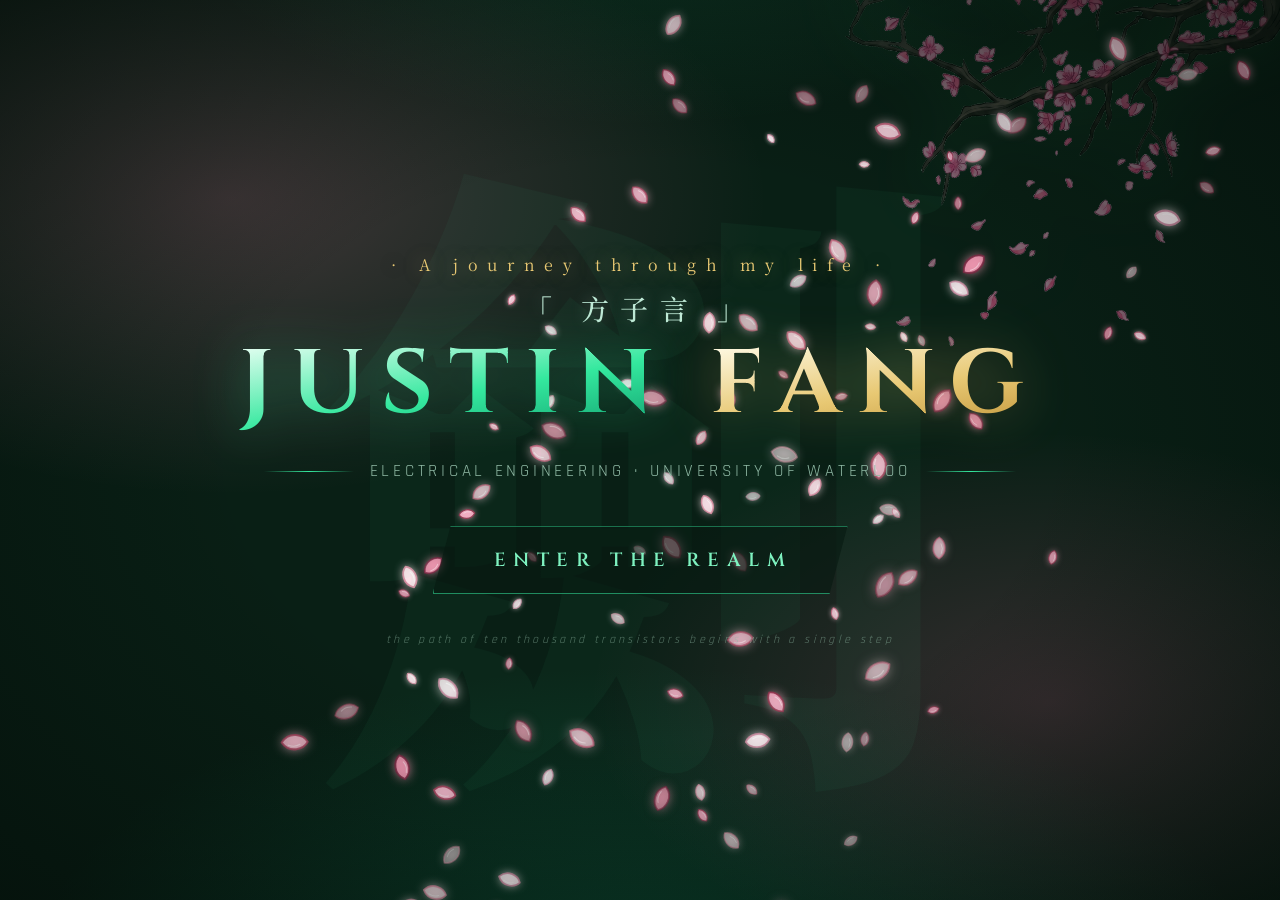
==== commit a93aa468: "Reorganize into assets/css/js folders, add scroll-style project pages, refactor landing transition -" ====
--- a/index.html
+++ b/index.html
@@ -3,20 +3,26 @@
 <head>
 <meta charset="UTF-8">
 <meta name="viewport" content="width=device-width, initial-scale=1.0">
-<title>Justin Fang — 方子言 · Engineer & Cultivator</title>
+<title>Justin Fang — ECE @ uwaterloo</title>
 <meta name="description" content="Portfolio of Justin Fang — Electrical Engineering @ UWaterloo">
 <link rel="preconnect" href="https://fonts.googleapis.com">
 <link rel="preconnect" href="https://fonts.gstatic.com" crossorigin>
 <link href="https://fonts.googleapis.com/css2?family=Cinzel:wght@400;600;700&family=Noto+Serif+SC:wght@300;500;700;900&family=Rajdhani:wght@300;400;500;600;700&display=swap" rel="stylesheet">
-<link rel="stylesheet" href="style.css">
+<link rel="stylesheet" href="css/style.css">
 </head>
 <body>
 
 <div id="landing">
-  <img class="gate-tree" src="green tree.png" alt="" aria-hidden="true">
+  <img class="gate-tree" src="assets/pink-tree.png" alt="" aria-hidden="true">
   <canvas id="landing-canvas"></canvas>
   <div class="landing-vignette"></div>
   <div class="gate-seal" aria-hidden="true">劍</div>
+
+  <div class="speed-lines" aria-hidden="true"></div>
+  <div class="descent-text" aria-hidden="true">
+    <span class="descent-word">DESCEND</span>
+  </div>
+  <div class="descent-slam" aria-hidden="true"></div>
 
   <div class="landing-content">
     <div class="landing-kicker">· A journey through my life ·</div>
@@ -33,31 +39,10 @@
     </div>
 
     <button id="enter-btn" aria-label="Enter the portfolio">
-      <span class="btn-frame"></span>
       <span class="btn-text">ENTER&nbsp;THE&nbsp;REALM</span>
     </button>
 
     <div class="landing-hint">the path of ten thousand transistors begins with a single step</div>
-  </div>
-
-  <div id="ink-layer" aria-hidden="true">
-    <svg class="ink-brush" viewBox="0 0 60 300">
-      <rect x="25" y="4" width="10" height="168" rx="5" fill="#7a5538"/>
-      <rect x="25" y="4" width="4" height="168" rx="2" fill="#9a7350" opacity="0.7"/>
-      <rect x="21" y="170" width="18" height="22" rx="3" fill="#d9d9d9"/>
-      <path d="M22,192 Q30,196 38,192 L33,266 Q30,276 27,266 Z" fill="#161616"/>
-      <path d="M27,196 L28,250" stroke="#3a3a3a" stroke-width="1.6"/>
-    </svg>
-    <div class="ink-drop"></div>
-    <div class="ink-blot"></div>
-    <div class="stroke-reveal">
-      <div class="stroke-band">
-        <span class="stroke-text">ENTERING&nbsp;REALM</span>
-        <div class="loading-bar">
-          <div class="loading-fill"></div>
-        </div>
-      </div>
-    </div>
   </div>
 
   <div id="slash-layer" aria-hidden="true">
@@ -89,7 +74,7 @@
 </div>
 
 <div id="main" hidden>
-  <img class="ink-mountain" src="Black-White BG.webp" alt="" aria-hidden="true">
+  <img class="ink-mountain" src="assets/black-white-bg.webp" alt="" aria-hidden="true">
   <canvas id="main-canvas"></canvas>
   <div class="main-mist" aria-hidden="true"></div>
 
@@ -97,16 +82,20 @@
     <div class="scroll-roller left-roller"></div>
     <a class="nav-brand" href="#hero"><span class="brand-seal">方</span> <span class="brand-text">JUSTIN FANG</span></a>
     <div class="nav-links">
-      <a href="#about"><i>道</i><span>Origin</span></a>
-      <a href="#experience"><i>歷</i><span>Experience</span></a>
-      <a href="#projects"><i>器</i><span>Projects</span></a>
-      <a href="#beyond"><i>劍</i><span>Interests</span></a>
-      <a href="#contact"><i>訊</i><span>Contact Me</span></a>
+      <a href="#about"><span>Origin</span></a>
+      <a href="#experience"><span>Experience</span></a>
+      <a href="#projects"><span>Projects</span></a>
+      <a href="#beyond"><span>Interests</span></a>
+      <a href="#contact"><span>Contact Me</span></a>
     </div>
     <div class="scroll-roller right-roller"></div>
   </nav>
 
   <header class="section hero" id="hero">
+    <div class="hero-lanterns" aria-hidden="true">
+      <span class="hero-lantern hero-lantern-1"><span class="lantern-cord"></span><span class="lantern-body">福</span><span class="lantern-tassel"></span></span>
+      <span class="hero-lantern hero-lantern-2"><span class="lantern-cord"></span><span class="lantern-body">運</span><span class="lantern-tassel"></span></span>
+    </div>
     <div class="hero-inner reveal">
       <div class="hero-kicker">⟡ ELECTRICAL ENGINEERING · UNIVERSITY OF WATERLOO ⟡</div>
       <h1 class="hero-name">Justin <span class="jade">Fang</span></h1>
@@ -127,7 +116,7 @@
         
         <a class="sword-core" href="#contact">Send Message</a>
         
-        <a class="sword-tip" href="Resume.pdf" download><span class="dl-icon">↓</span> Resume</a>
+        <a class="sword-tip" href="assets/Resume.pdf" download><span class="dl-icon">↓</span> Resume</a>
       </div>
     </div>
     <div class="hero-glyph" aria-hidden="true">電</div>
@@ -145,8 +134,8 @@
         <h3>The Cultivator</h3>
         <!-- The Ink-Wash Portrait -->
         <div class="cultivator-portrait">
-          <img src="justin.JPG" alt="Justin Fang">
-          <div class="portrait-seal">looking for work</div>
+          <img src="assets/justin.jpg" alt="Justin Fang">
+          <div class="portrait-seal">open to work</div>
         </div>
         <p>
           Hey, I'm Justin — an Electrical Engineering student at the University of Waterloo, an overstimulated 
@@ -235,41 +224,59 @@
       <div class="head-rule"></div>
     </div>
     <div class="proj-grid">
-      <article class="proj-card reveal">
-        <div class="proj-glyph">行</div>
+      <article class="proj-card reveal" data-id="robot-nav">
+        <div class="proj-image">
+          <img src="assets/projects/robot-nav.jpg" alt="" onerror="this.style.display='none'">
+          <span class="proj-image-placeholder">add image · assets/projects/robot-nav.jpg</span>
+        </div>
         <h3>Autonomous Robot Navigation</h3>
         <div class="proj-stack">C++ · ROS 2 · Docker · Foxglove</div>
-        <p>Lidar-to-occupancy-grid costmap for a differential-drive robot — converts polar range/angle to (x, y) grid coordinates, inflates obstacles with linear cost falloff over a 2m radius, and dynamically sizes the grid from the scan's angular parameters.</p>
-      </article>
-      <article class="proj-card reveal">
-        <div class="proj-glyph">爪</div>
+        <a class="proj-view-btn" href="project.html?id=robot-nav">Unfurl the Scroll <span aria-hidden="true">↗</span></a>
+      </article>
+      <article class="proj-card reveal" data-id="mecanum-claw">
+                <div class="proj-image">
+          <img src="assets/projects/mecanum-claw.jpg" alt="" onerror="this.style.display='none'">
+          <span class="proj-image-placeholder">add image · assets/projects/mecanum-claw.jpg</span>
+        </div>
         <h3>Omni-Directional Mecanum Claw Robot</h3>
         <div class="proj-stack">C++ · ESP32 · Arduino · SolidWorks</div>
-        <p>48-hour hackathon build: an all-cardboard chassis with custom 3D-printed omni wheels, 6 motors on one breadboard, dual-ESP32 wireless control over ESP-NOW, and a 2-DOF claw with full 360° movement.</p>
-      </article>
-      <article class="proj-card reveal">
-        <div class="proj-glyph">醫</div>
+        <a class="proj-view-btn" href="project.html?id=mecanum-claw">Unfurl the Scroll <span aria-hidden="true">↗</span></a>
+      </article>
+      <article class="proj-card reveal" data-id="delirium">
+                <div class="proj-image">
+          <img src="assets/projects/delirium.jpg" alt="" onerror="this.style.display='none'">
+          <span class="proj-image-placeholder">add image · assets/projects/delirium.jpg</span>
+        </div>
         <h3>Hospital Induced Delirium Detection</h3>
         <div class="proj-stack">C++ · Python · Arduino</div>
-        <p>Non-invasive diagnostic device combining sensors, text-to-speech, speech-to-text, and a custom 3D-printed enclosure to track patient cognition — cutting false positives by 30% versus standard observation.</p>
-      </article>
-      <article class="proj-card reveal">
-        <div class="proj-glyph">牌</div>
+        <a class="proj-view-btn" href="project.html?id=delirium">Unfurl the Scroll <span aria-hidden="true">↗</span></a>
+      </article>
+      <article class="proj-card reveal" data-id="blackjack">
+                <div class="proj-image">
+          <img src="assets/projects/blackjack.jpg" alt="" onerror="this.style.display='none'">
+          <span class="proj-image-placeholder">add image · assets/projects/blackjack.jpg</span>
+        </div>
         <h3>Arcade Blackjack</h3>
         <div class="proj-stack">Python · Pygame</div>
-        <p>Fully interactive casino blackjack with OOP dealer/player/card classes, event-driven UI, real-time betting and statistics, and probability logic handling aces and dealer constraints with 100% accuracy.</p>
-      </article>
-      <article class="proj-card reveal">
-        <div class="proj-glyph">戰</div>
+        <a class="proj-view-btn" href="project.html?id=blackjack">Unfurl the Scroll <span aria-hidden="true">↗</span></a>
+      </article>
+      <article class="proj-card reveal" data-id="battlefield">
+                <div class="proj-image">
+          <img src="assets/projects/battlefield.jpg" alt="" onerror="this.style.display='none'">
+          <span class="proj-image-placeholder">add image · assets/projects/battlefield.jpg</span>
+        </div>
         <h3>Simulated Medieval Battlefield</h3>
         <div class="proj-stack">Python · OOP</div>
-        <p>Turn-based tactical combat simulator — a Warrior base class with 8 polymorphic subclasses, 1v1 and 5v5 skirmishes, splash/critical/healing mechanics, and new characters implementable in under 15 lines.</p>
-      </article>
-      <article class="proj-card reveal">
-        <div class="proj-glyph">蛙</div>
+        <a class="proj-view-btn" href="project.html?id=battlefield">Unfurl the Scroll <span aria-hidden="true">↗</span></a>
+      </article>
+      <article class="proj-card reveal" data-id="crossy">
+                <div class="proj-image">
+          <img src="assets/projects/crossy.jpg" alt="" onerror="this.style.display='none'">
+          <span class="proj-image-placeholder">add image · assets/projects/crossy.jpg</span>
+        </div>
         <h3>Crossy Road</h3>
         <div class="proj-stack">Processing (Java)</div>
-        <p>Frogger-style arcade recreation with a master Rectangle collision parent class, specialized Car/Log/Train/Player children, two-player WASD + arrow-key support, and a live scoring UI.</p>
+        <a class="proj-view-btn" href="project.html?id=crossy">Unfurl the Scroll <span aria-hidden="true">↗</span></a>
       </article>
     </div>
   </section>
@@ -312,19 +319,31 @@
       <p class="contact-lede">Send a message via jade slip — or, you know, email.</p>
       <div class="contact-grid">
         <a class="contact-card" href="mailto:j84fang@uwaterloo.ca">
-          <span class="cc-glyph">郵</span><span class="cc-label">Email</span>
+          <span class="cc-glyph" aria-hidden="true">
+            <svg viewBox="0 0 24 24" fill="none" stroke="currentColor" stroke-width="1.8" stroke-linecap="round" stroke-linejoin="round"><rect x="3" y="5" width="18" height="14" rx="2"/><path d="m3 7 9 6 9-6"/></svg>
+          </span>
+          <span class="cc-label">Email</span>
           <span class="cc-value">j84fang@uwaterloo.ca</span>
         </a>
         <a class="contact-card" href="https://linkedin.com/in/justinfanguw" target="_blank" rel="noopener">
-          <span class="cc-glyph">聯</span><span class="cc-label">LinkedIn</span>
+          <span class="cc-glyph" aria-hidden="true">
+            <svg viewBox="0 0 24 24" fill="currentColor"><path d="M20.45 20.45h-3.55v-5.57c0-1.33-.03-3.04-1.85-3.04-1.85 0-2.14 1.45-2.14 2.94v5.67H9.36V9h3.41v1.56h.05c.48-.9 1.64-1.85 3.37-1.85 3.6 0 4.27 2.37 4.27 5.45v6.29zM5.34 7.43a2.06 2.06 0 1 1 0-4.13 2.06 2.06 0 0 1 0 4.13zM7.12 20.45H3.56V9h3.56v11.45zM22.23 0H1.77C.79 0 0 .77 0 1.72v20.56C0 23.23.79 24 1.77 24h20.46c.98 0 1.77-.77 1.77-1.72V1.72C24 .77 23.21 0 22.23 0z"/></svg>
+          </span>
+          <span class="cc-label">LinkedIn</span>
           <span class="cc-value">justinfanguw</span>
         </a>
         <a class="contact-card" href="https://github.com/justinfang37" target="_blank" rel="noopener">
-          <span class="cc-glyph">碼</span><span class="cc-label">GitHub</span>
+          <span class="cc-glyph" aria-hidden="true">
+            <svg viewBox="0 0 24 24" fill="currentColor"><path d="M12 .5C5.65.5.5 5.65.5 12c0 5.08 3.29 9.39 7.86 10.91.57.1.78-.25.78-.55v-2.07c-3.2.7-3.87-1.37-3.87-1.37-.52-1.34-1.28-1.69-1.28-1.69-1.05-.71.08-.7.08-.7 1.16.08 1.77 1.19 1.77 1.19 1.03 1.77 2.71 1.26 3.37.96.1-.75.4-1.26.73-1.55-2.56-.29-5.25-1.28-5.25-5.7 0-1.26.45-2.29 1.18-3.1-.12-.29-.51-1.46.11-3.05 0 0 .97-.31 3.18 1.18.92-.26 1.91-.39 2.89-.39.98 0 1.97.13 2.89.39 2.21-1.49 3.18-1.18 3.18-1.18.62 1.59.23 2.76.11 3.05.73.81 1.18 1.84 1.18 3.1 0 4.43-2.69 5.4-5.26 5.69.41.36.78 1.06.78 2.14v3.17c0 .31.21.66.79.55 4.57-1.52 7.85-5.83 7.85-10.91C23.5 5.65 18.35.5 12 .5z"/></svg>
+          </span>
+          <span class="cc-label">GitHub</span>
           <span class="cc-value">justinfang37</span>
         </a>
         <a class="contact-card" href="tel:+17802646578">
-          <span class="cc-glyph">話</span><span class="cc-label">Phone</span>
+          <span class="cc-glyph" aria-hidden="true">
+            <svg viewBox="0 0 24 24" fill="none" stroke="currentColor" stroke-width="1.8" stroke-linecap="round" stroke-linejoin="round"><path d="M22 16.92v3a2 2 0 0 1-2.18 2 19.86 19.86 0 0 1-8.63-3.07 19.5 19.5 0 0 1-6-6 19.86 19.86 0 0 1-3.07-8.67A2 2 0 0 1 4.11 2h3a2 2 0 0 1 2 1.72c.13.96.36 1.9.7 2.81a2 2 0 0 1-.45 2.11L8.09 9.91a16 16 0 0 0 6 6l1.27-1.27a2 2 0 0 1 2.11-.45c.91.34 1.85.57 2.81.7A2 2 0 0 1 22 16.92z"/></svg>
+          </span>
+          <span class="cc-label">Phone</span>
           <span class="cc-value">(780) 264-6578</span>
         </a>
       </div>
@@ -338,6 +357,6 @@
   </footer>
 </div>
 
-<script src="script.js"></script>
+<script src="js/script.js"></script>
 </body>
 </html>
--- a/css/style.css
+++ b/css/style.css
@@ -0,0 +1,2415 @@
+/* ═══════════════════════════════════════════
+   JUSTIN FANG · 方 — Jade Cultivation Portfolio
+   ═══════════════════════════════════════════ */
+
+:root {
+  --ink: #091f15;
+  --ink-2: #0e2a1d;
+  --ink-3: #133527;
+  --jade: #34e89e;
+  --jade-soft: #7ef2c0;
+  --jade-deep: #0f9b6c;
+  --jade-dim: rgba(52, 232, 158, 0.14);
+  --gold: #e8c873;
+  --gold-bright: #f5d57a;
+  --gold-deep: #b8902f;
+  --cinnabar: #c8202b;
+  --cinnabar-bright: #e63946;
+  --cinnabar-deep: #8b1a1f;
+  --mist: #bfe9d6;
+  --text: #d7efe2;
+  --text-dim: #8fb8a4;
+  --serif: "Noto Serif SC", serif;
+  --display: "Cinzel", serif;
+  --body: "Rajdhani", sans-serif;
+}
+
+* { margin: 0; padding: 0; box-sizing: border-box; }
+
+html { scroll-behavior: smooth; }
+
+body {
+  background: var(--ink);
+  color: var(--text);
+  font-family: var(--body);
+  overflow-x: hidden;
+}
+
+::selection { background: var(--jade-deep); color: #fff; }
+
+.jade { color: var(--jade); }
+
+/* scrollbar */
+::-webkit-scrollbar { width: 10px; }
+::-webkit-scrollbar-track { background: var(--ink); }
+::-webkit-scrollbar-thumb {
+  background: linear-gradient(var(--jade-deep), var(--ink-3));
+  border-radius: 5px;
+}
+
+/* ═══════════ LANDING ═══════════ */
+
+#landing {
+  position: fixed;
+  inset: 0;
+  z-index: 100;
+  display: flex;
+  align-items: center;
+  justify-content: center;
+  background:
+    radial-gradient(ellipse 70% 55% at 18% 22%, rgba(255, 140, 180, 0.22), transparent 60%),
+    radial-gradient(ellipse 60% 50% at 82% 78%, rgba(255, 110, 165, 0.18), transparent 60%),
+    radial-gradient(ellipse 80% 60% at 50% 110%, rgba(15, 155, 108, 0.28), transparent 60%),
+    radial-gradient(ellipse 60% 40% at 50% -10%, rgba(52, 232, 158, 0.13), transparent 60%),
+    var(--ink);
+  cursor: none;
+  transition: opacity 1.1s ease 0.15s;
+}
+#landing.leaving { opacity: 0; pointer-events: none; }
+
+#landing-canvas { position: absolute; inset: 0; width: 100%; height: 100%; }
+
+.gate-tree {
+  position: absolute;
+  top: -14vh;
+  right: -30px;
+  width: min(40vw, 600px);
+  min-width: 350px;
+  pointer-events: none;
+  user-select: none;
+  opacity: 0.5;
+  filter: saturate(1.05) brightness(1.02)
+          drop-shadow(0 0 30px rgba(61, 220, 110, 0.25));
+  animation: treeSway 12s ease-in-out infinite alternate;
+  transform-origin: 92% 6%;
+  transition: filter 1.4s ease, opacity 1.4s ease, transform 1.6s ease;
+}
+@keyframes treeSway {
+  from { transform: rotate(-0.5deg); }
+  to { transform: rotate(0.6deg); }
+}
+
+/* during the descent the background falls out of focus — blur the tree
+   and dim it down so the streaming petals and descent text carry the eye */
+#landing.splashing .gate-tree {
+  filter: blur(22px) saturate(0.4) brightness(0.6)
+          drop-shadow(0 0 30px rgba(255, 140, 180, 0.15));
+  opacity: 0.12;
+  transform: scale(1.06);
+}
+#landing.splashing .landing-vignette {
+  background: radial-gradient(ellipse 70% 70% at 50% 50%,
+    transparent 25%, rgba(2, 8, 5, 0.75) 100%);
+  transition: background 1.2s ease;
+}
+
+.landing-vignette {
+  position: absolute; inset: 0; pointer-events: none;
+  background: radial-gradient(ellipse 70% 70% at 50% 50%, transparent 45%, rgba(2, 8, 5, 0.5) 100%);
+}
+
+#landing, #shatter, #nav, #main-canvas, .main-mist, #main > .section, #main > footer {
+  transition: filter 1.2s ease;
+}
+html.ink #landing,
+html.ink #shatter,
+html.ink .main-mist {
+  filter: grayscale(0.85);
+}
+/* keep the petal canvas in full colour — the seasonal palette needs to
+   read as bright pink / green / yellow against the ink-wash mountain */
+html.ink #main-canvas { filter: none; }
+/* keep nav + sections in full colour so cinnabar reds and gold pop against
+   the ink-wash mountain backdrop */
+html.ink #nav,
+html.ink #main > .section,
+html.ink #main > footer {
+  filter: none;
+}
+
+.gate-seal {
+  position: absolute;
+  font-family: var(--serif);
+  font-weight: 900;
+  font-size: min(72vh, 72vw);
+  color: rgba(52, 232, 158, 0.035);
+  user-select: none;
+  pointer-events: none;
+  animation: sealBreath 9s ease-in-out infinite;
+}
+@keyframes sealBreath {
+  0%, 100% { transform: scale(1); opacity: 0.7; }
+  50% { transform: scale(1.04); opacity: 1; }
+}
+
+/* ═══ DESCENT TRANSITION — the new ENTER THE REALM sequence ═══ */
+
+/* speed lines streaking upward to sell the "camera falling down" feel */
+.speed-lines {
+  position: absolute;
+  inset: 0;
+  pointer-events: none;
+  opacity: 0;
+  z-index: 6;
+  background:
+    repeating-linear-gradient(0deg,
+      transparent 0 60px,
+      rgba(255, 255, 255, 0.20) 60px 62px,
+      transparent 62px 90px,
+      rgba(255, 200, 220, 0.13) 90px 92px,
+      transparent 92px 140px);
+  -webkit-mask-image: linear-gradient(180deg, transparent 0%, rgba(0,0,0,0.85) 40%, rgba(0,0,0,0.6) 75%, transparent 100%);
+          mask-image: linear-gradient(180deg, transparent 0%, rgba(0,0,0,0.85) 40%, rgba(0,0,0,0.6) 75%, transparent 100%);
+}
+#landing.splashing .speed-lines {
+  animation:
+    speedFade 0.35s ease forwards,
+    speedScroll 0.18s linear infinite;
+}
+#landing.slamming .speed-lines {
+  animation: speedFadeOut 0.25s ease forwards;
+}
+@keyframes speedFade { from { opacity: 0; } to { opacity: 1; } }
+@keyframes speedFadeOut { from { opacity: 1; } to { opacity: 0; } }
+@keyframes speedScroll {
+  from { background-position: 0 0; }
+  to   { background-position: 0 -280px; }
+}
+
+/* big centred Chinese phrase that punches in as the camera descends */
+.descent-text {
+  position: absolute;
+  inset: 0;
+  display: flex;
+  flex-direction: column;
+  align-items: center;
+  justify-content: center;
+  gap: 18px;
+  font-family: var(--serif);
+  pointer-events: none;
+  z-index: 11;
+  opacity: 0;
+  text-align: center;
+}
+.descent-text .descent-word {
+  font-family: var(--display);
+  font-weight: 700;
+  font-size: clamp(48px, 9vw, 130px);
+  letter-spacing: 0.55em;
+  padding-left: 0.55em;
+  color: #fff;
+  text-transform: uppercase;
+  text-shadow:
+    0 0 22px rgba(255, 255, 255, 0.7),
+    0 0 60px rgba(255, 170, 200, 0.5),
+    0 0 110px rgba(255, 100, 150, 0.35);
+}
+#landing.splashing .descent-text {
+  animation: descentPunch 2.4s cubic-bezier(0.22, 1, 0.36, 1) forwards;
+}
+@keyframes descentPunch {
+  0%   { opacity: 0; transform: scale(0.55); filter: blur(20px); }
+  18%  { opacity: 1; transform: scale(1);    filter: blur(0); }
+  72%  { opacity: 1; transform: scale(1.1);  filter: blur(0); }
+  100% { opacity: 0; transform: scale(1.45); filter: blur(8px); }
+}
+
+/* SLAM whiteout + impact shake at the bottom of the descent */
+.descent-slam {
+  position: absolute;
+  inset: 0;
+  background: #ffffff;
+  opacity: 0;
+  z-index: 14;
+  pointer-events: none;
+}
+#landing.slamming .descent-slam {
+  animation: slamFlash 0.55s cubic-bezier(0.2, 0.8, 0.2, 1) forwards;
+}
+@keyframes slamFlash {
+  0%   { opacity: 0; }
+  12%  { opacity: 1; }
+  55%  { opacity: 0.45; }
+  100% { opacity: 0; }
+}
+#landing.slamming {
+  animation: slamShake 0.6s cubic-bezier(0.4, 0, 0.4, 1);
+}
+@keyframes slamShake {
+  0%   { transform: translateY(0)   scale(1);    }
+  14%  { transform: translateY(44px) scale(1.04); }
+  30%  { transform: translateY(-22px) scale(0.98); }
+  46%  { transform: translateY(12px); }
+  62%  { transform: translateY(-6px); }
+  78%  { transform: translateY(3px); }
+  100% { transform: translateY(0); }
+}
+
+.landing-content {
+  position: relative;
+  text-align: center;
+  z-index: 2;
+  padding: 0 24px;
+  animation: contentRise 1.6s cubic-bezier(0.22, 1, 0.36, 1) both;
+}
+@keyframes contentRise {
+  from { opacity: 0; transform: translateY(36px); }
+  to { opacity: 1; transform: translateY(0); }
+}
+
+.landing-kicker {
+  font-family: var(--serif);
+  color: var(--gold);
+  letter-spacing: 0.6em;
+  font-size: clamp(12px, 1.6vw, 16px);
+  margin-bottom: 18px;
+  text-shadow: 0 0 18px rgba(232, 200, 115, 0.5);
+}
+
+.landing-title { line-height: 1.05; }
+
+.title-cn {
+  display: block;
+  font-family: var(--serif);
+  font-weight: 500; 
+  font-size: clamp(22px, 3vw, 28px); 
+  letter-spacing: 0.4em;
+  color: var(--mist); 
+  text-shadow: 0 0 16px rgba(191, 233, 214, 0.4);
+  margin-bottom: 12px;
+}
+
+.title-en {
+  display: block;
+  font-family: var(--display);
+  font-weight: 700;
+  font-size: clamp(44px, 9vw, 90px);
+  letter-spacing: 0.18em;
+  line-height: 1.1;
+}
+
+.name-jade {
+  background: linear-gradient(170deg, #eafff4 10%, var(--jade) 55%, var(--jade-deep) 95%);
+  -webkit-background-clip: text;
+  background-clip: text;
+  color: transparent;
+  filter: drop-shadow(0 0 26px rgba(52, 232, 158, 0.45));
+}
+
+.name-gold {
+  background: linear-gradient(170deg, #fffcea 10%, var(--gold) 55%, #bb8f33 95%);
+  -webkit-background-clip: text;
+  background-clip: text;
+  color: transparent;
+  filter: drop-shadow(0 0 26px rgba(232, 200, 115, 0.45));
+}
+
+.landing-sub {
+  display: flex;
+  align-items: center;
+  justify-content: center;
+  gap: 16px;
+  margin: 26px auto 44px;
+  color: var(--text-dim);
+  font-size: clamp(13px, 1.7vw, 17px);
+  letter-spacing: 0.22em;
+  text-transform: uppercase;
+}
+.sub-line {
+  width: clamp(36px, 8vw, 90px);
+  height: 1px;
+  background: linear-gradient(90deg, transparent, var(--jade), transparent);
+}
+
+#enter-btn {
+  position: relative;
+  cursor: none;
+  background: rgba(7, 26, 18, 0.6);
+  border: 1px solid rgba(52, 232, 158, 0.55);
+  color: var(--jade-soft);
+  font-family: var(--display);
+  font-size: clamp(15px, 2vw, 19px);
+  font-weight: 600;
+  letter-spacing: 0.4em;
+  padding: 20px 54px 20px 60px;
+  clip-path: polygon(18px 0, 100% 0, calc(100% - 18px) 100%, 0 100%);
+  transition: color 0.35s, background 0.35s, box-shadow 0.35s, transform 0.35s;
+  overflow: hidden;
+}
+#enter-btn .btn-text {
+  position: relative;
+  z-index: 2;
+  transition: letter-spacing 0.45s cubic-bezier(0.22, 1, 0.36, 1), color 0.3s ease 0.08s;
+}
+#enter-btn::after {
+  content: "";
+  position: absolute;
+  inset: 0;
+  z-index: 0;
+  background: linear-gradient(105deg, var(--jade-deep), var(--jade) 50%, var(--jade-soft));
+  transform: scaleX(0);
+  transform-origin: 50% 50%;
+  transition: transform 0.45s cubic-bezier(0.22, 1, 0.36, 1);
+}
+#enter-btn::before {
+  content: "";
+  position: absolute;
+  top: 0; left: -80%;
+  z-index: 1;
+  width: 50%; height: 100%;
+  background: linear-gradient(105deg, transparent, rgba(126, 242, 192, 0.25), transparent);
+  animation: btnSheen 3.2s ease-in-out infinite;
+}
+@keyframes btnSheen {
+  0% { left: -80%; } 55% { left: 130%; } 100% { left: 130%; }
+}
+#enter-btn:hover {
+  box-shadow: 0 0 44px rgba(52, 232, 158, 0.65), inset 0 0 18px rgba(52, 232, 158, 0.15);
+  transform: translateY(-2px);
+}
+#enter-btn:hover::after { transform: scaleX(1); }
+#enter-btn:hover .btn-text { color: var(--ink); letter-spacing: 0.55em; }
+
+.landing-hint {
+  margin-top: 38px;
+  font-size: 12px;
+  letter-spacing: 0.28em;
+  color: rgba(143, 184, 164, 0.55);
+  font-style: italic;
+  animation: hintPulse 4s ease-in-out infinite;
+}
+@keyframes hintPulse { 0%,100% { opacity: 0.45; } 50% { opacity: 0.9; } }
+
+.landing-content, .gate-seal {
+  transition: filter 1.4s ease;
+}
+/* the title flies upward off the top of the screen, carried along with
+   the petals as the camera plummets. transform is a single smooth ease
+   curve (no intermediate keyframes — they'd cause stutter); opacity
+   holds at 1 for 75% of the flight, then fades only as the text crosses
+   the top edge. */
+#landing.splashing .landing-content {
+  animation:
+    flyUpTravel 1.8s cubic-bezier(0.4, 0.05, 0.5, 1) forwards,
+    flyUpFade 1.8s linear forwards;
+  pointer-events: none;
+  filter: blur(6px);
+}
+#landing.splashing .gate-seal {
+  animation:
+    flyUpTravel 1.8s cubic-bezier(0.4, 0.05, 0.5, 1) forwards,
+    flyUpFade 1.8s linear forwards;
+  pointer-events: none;
+  filter: blur(12px);
+}
+@keyframes flyUpTravel {
+  from { transform: translateY(0)      scale(1);    }
+  to   { transform: translateY(-115vh) scale(0.94); }
+}
+@keyframes flyUpFade {
+  0%, 70% { opacity: 1; }
+  100%    { opacity: 0; }
+}
+
+#slash-layer { position: absolute; inset: 0; z-index: 10; pointer-events: none; overflow: hidden; }
+
+#landing.entering { animation: realmShake 1s linear 0.4s; }
+@keyframes realmShake {
+  0%, 100% { transform: none; }
+  10% { transform: translate(-12px, 7px); }
+  20% { transform: translate(14px, -9px); }
+  30% { transform: translate(-16px, -7px); }
+  40% { transform: translate(12px, 11px); }
+  50% { transform: translate(-10px, 5px); }
+  60% { transform: translate(14px, -7px); }
+  70% { transform: translate(-7px, 9px); }
+  80% { transform: translate(9px, -5px); }
+  90% { transform: translate(-5px, 3px); }
+}
+
+.slash {
+  position: absolute;
+  top: 50%; left: 50%;
+  width: 260vmax; height: 18px;
+  background: linear-gradient(90deg,
+    transparent, rgba(255,255,255,0.9) 16%, #ffffff 50%, rgba(255,255,255,0.9) 84%, transparent);
+  clip-path: polygon(0 50%, 10% 0, 90% 0, 100% 50%, 90% 100%, 10% 100%);
+  box-shadow:
+    0 0 40px 14px rgba(126, 242, 192, 0.95),
+    0 0 120px 40px rgba(52, 232, 158, 0.65),
+    0 0 280px 110px rgba(52, 232, 158, 0.3);
+  opacity: 0;
+}
+.slash-1 { transform: translate(-50%, -50%) rotate(-24deg) scale(0, 0.3); }
+.slash-2 { transform: translate(-50%, -50%) rotate(63deg) scale(0, 0.3); }
+.slash-3 { transform: translate(-50%, -50%) rotate(-76deg) scale(0, 0.3); }
+
+#landing.entering .slash-1 { animation: slashCut1 0.55s cubic-bezier(0.8, 0, 0.2, 1) 0.2s forwards; }
+#landing.entering .slash-2 { animation: slashCut2 0.55s cubic-bezier(0.8, 0, 0.2, 1) 0.4s forwards; }
+#landing.entering .slash-3 { animation: slashCut3 0.55s cubic-bezier(0.8, 0, 0.2, 1) 0.6s forwards; }
+
+@keyframes slashCut1 {
+  0% { opacity: 1; transform: translate(-50%, -50%) rotate(-24deg) scale(0, 0.3); }
+  40% { opacity: 1; transform: translate(-50%, -50%) rotate(-24deg) scale(1, 1.4); }
+  70% { opacity: 1; transform: translate(-50%, -50%) rotate(-24deg) scale(1, 1); }
+  100% { opacity: 0; transform: translate(-50%, -50%) rotate(-24deg) scale(1, 0.4); }
+}
+@keyframes slashCut2 {
+  0% { opacity: 1; transform: translate(-50%, -50%) rotate(63deg) scale(0, 0.3); }
+  40% { opacity: 1; transform: translate(-50%, -50%) rotate(63deg) scale(1, 1.4); }
+  70% { opacity: 1; transform: translate(-50%, -50%) rotate(63deg) scale(1, 1); }
+  100% { opacity: 0; transform: translate(-50%, -50%) rotate(63deg) scale(1, 0.4); }
+}
+@keyframes slashCut3 {
+  0% { opacity: 1; transform: translate(-50%, -50%) rotate(-76deg) scale(0, 0.3); }
+  40% { opacity: 1; transform: translate(-50%, -50%) rotate(-76deg) scale(1, 1.4); }
+  70% { opacity: 1; transform: translate(-50%, -50%) rotate(-76deg) scale(1, 1); }
+  100% { opacity: 0; transform: translate(-50%, -50%) rotate(-76deg) scale(1, 0.4); }
+}
+
+.slash-flash {
+  position: absolute; inset: 0;
+  background: radial-gradient(circle at 50% 50%,
+    rgba(255, 255, 255, 1), rgba(234, 255, 244, 0.95) 45%, rgba(52, 232, 158, 0.75) 100%);
+  opacity: 0;
+}
+#landing.entering .slash-flash { animation: flashPop 0.55s ease-out 0.8s forwards; }
+@keyframes flashPop {
+  0% { opacity: 0; } 25% { opacity: 1; } 100% { opacity: 1; }
+}
+
+#shatter {
+  position: fixed;
+  inset: 0;
+  z-index: 150;
+  pointer-events: none;
+  display: none;
+}
+#shatter.go { display: block; }
+
+.shard {
+  position: absolute;
+  inset: 0;
+  background: linear-gradient(165deg, #0a2418, #04100b 70%, var(--ink));
+  filter: drop-shadow(0 0 22px rgba(52, 232, 158, 0.55));
+}
+.shard-a { clip-path: polygon(24.5% 0, 100% 0, 100% 28%, 50% 50%); }
+.shard-b { clip-path: polygon(100% 28%, 100% 100%, 75.5% 100%, 50% 50%); }
+.shard-c { clip-path: polygon(75.5% 100%, 0 100%, 0 72%, 50% 50%); }
+.shard-d { clip-path: polygon(0 72%, 0 0, 24.5% 0, 50% 50%); }
+
+#shatter.go .shard-a { animation: shardFlyA 1s cubic-bezier(0.45, 0, 0.8, 0.4) 0.06s forwards; }
+#shatter.go .shard-b { animation: shardFlyB 1s cubic-bezier(0.45, 0, 0.8, 0.4) 0.16s forwards; }
+#shatter.go .shard-c { animation: shardFlyC 1s cubic-bezier(0.45, 0, 0.8, 0.4) 0.1s forwards; }
+#shatter.go .shard-d { animation: shardFlyD 1s cubic-bezier(0.45, 0, 0.8, 0.4) 0.2s forwards; }
+
+@keyframes shardFlyA { to { transform: translate(16%, -125%) rotate(7deg); opacity: 0.4; } }
+@keyframes shardFlyB { to { transform: translate(125%, 30%) rotate(-6deg); opacity: 0.4; } }
+@keyframes shardFlyC { to { transform: translate(-18%, 125%) rotate(8deg); opacity: 0.4; } }
+@keyframes shardFlyD { to { transform: translate(-125%, -25%) rotate(-7deg); opacity: 0.4; } }
+
+.glitch-static {
+  position: absolute;
+  inset: 0;
+  background: repeating-linear-gradient(0deg,
+    rgba(126, 242, 192, 0.14) 0 2px, transparent 2px 5px);
+  mix-blend-mode: screen;
+  opacity: 0;
+  pointer-events: none;
+}
+#shatter.go .glitch-static { animation: staticFlicker 1.1s steps(12) forwards; }
+@keyframes staticFlicker {
+  0% { opacity: 0; transform: translateY(0); }
+  8% { opacity: 0.6; }
+  18% { opacity: 0.15; transform: translateY(-8px); }
+  30% { opacity: 0.5; transform: translateY(5px); }
+  44% { opacity: 0.2; transform: translateY(-3px); }
+  58% { opacity: 0.45; transform: translateY(6px); }
+  72% { opacity: 0.15; }
+  86% { opacity: 0.35; transform: translateY(-4px); }
+  100% { opacity: 0; }
+}
+
+.glitch-bars {
+  position: absolute;
+  inset: 0;
+  background: linear-gradient(0deg,
+    transparent 0 18%, rgba(234, 255, 244, 0.12) 18% 19.5%,
+    transparent 19.5% 41%, rgba(126, 242, 192, 0.16) 41% 42%,
+    transparent 42% 63%, rgba(234, 255, 244, 0.1) 63% 65%,
+    transparent 65% 84%, rgba(126, 242, 192, 0.13) 84% 85%,
+    transparent 85%);
+  mix-blend-mode: screen;
+  opacity: 0;
+  pointer-events: none;
+}
+#shatter.go .glitch-bars { animation: barsTear 1.1s steps(9) forwards; }
+@keyframes barsTear {
+  0% { opacity: 0; transform: translate(0, 0); }
+  10% { opacity: 0.9; transform: translate(-14px, 2%); }
+  24% { opacity: 0.25; transform: translate(10px, -4%); }
+  38% { opacity: 0.8; transform: translate(-7px, 7%); }
+  52% { opacity: 0.3; transform: translate(12px, -2%); }
+  66% { opacity: 0.7; transform: translate(-10px, 4%); }
+  82% { opacity: 0.2; transform: translate(6px, -5%); }
+  100% { opacity: 0; transform: translate(0, 0); }
+}
+
+.shatter-flash {
+  position: absolute;
+  inset: 0;
+  background: #fff;
+  opacity: 1;
+}
+#shatter.go .shatter-flash { animation: shatterFlashFade 0.55s ease-out forwards; }
+@keyframes shatterFlashFade { to { opacity: 0; } }
+
+#slash-sword {
+  position: absolute;
+  top: 50%; left: 50%;
+  width: min(58vw, 620px);
+  opacity: 0;
+  transform: translate(-160%, -50%) rotate(-24deg);
+  filter: drop-shadow(0 0 12px rgba(126, 242, 192, 0.8)) drop-shadow(0 0 30px rgba(52, 232, 158, 0.6));
+}
+
+#landing.entering #slash-sword { 
+  animation: swordFly 0.85s cubic-bezier(0.55, 0, 0.3, 1) 0s forwards; 
+}
+
+@keyframes swordFly {
+  0% { opacity: 0; transform: translate(-180%, 30%) rotate(-24deg); }
+  15% { opacity: 1; }
+  85% { opacity: 1; }
+  100% { opacity: 0; transform: translate(90%, -120%) rotate(-24deg); }
+}
+
+.sword-blade { fill: url(#__none), #cfeede; fill: #cfeede; }
+.sword-fuller { stroke: var(--jade-deep); stroke-width: 2.5; }
+.sword-guard { fill: var(--jade); }
+.sword-hilt { fill: #11402d; stroke: var(--jade-deep); stroke-width: 1.5; }
+.sword-pommel { fill: var(--gold); }
+.sword-tassel { fill: none; stroke: var(--gold); stroke-width: 2; stroke-linecap: round; }
+
+/* ═══════════ MAIN ═══════════ */
+
+#main {
+  position: relative;
+  opacity: 0;
+  transition: opacity 0.45s ease;
+  background: #0a0a0b;
+}
+#main.arrived { opacity: 1; }
+
+#main-canvas {
+  position: fixed;
+  inset: 0;
+  width: 100%;
+  height: 100%;
+  z-index: 0;
+  pointer-events: none;
+}
+
+.ink-mountain {
+  position: fixed;
+  inset: 0;
+  width: 100%;
+  height: 100%;
+  object-fit: cover;
+  z-index: 0;
+  opacity: 0.42;
+  pointer-events: none;
+  user-select: none;
+  filter: brightness(0.62) contrast(1.08);
+  -webkit-mask-image: linear-gradient(100deg, rgba(0, 0, 0, 0.3) 0 34%, #000 64%);
+  mask-image: linear-gradient(100deg, rgba(0, 0, 0, 0.3) 0 34%, #000 64%);
+}
+
+.main-mist {
+  position: fixed;
+  inset: 0;
+  z-index: 0;
+  pointer-events: none;
+  background:
+    radial-gradient(ellipse 70% 50% at 15% 20%, rgba(15, 155, 108, 0.10), transparent 60%),
+    radial-gradient(ellipse 60% 50% at 85% 70%, rgba(52, 232, 158, 0.07), transparent 60%),
+    linear-gradient(180deg, rgba(4, 16, 11, 0) 0%, rgba(4, 16, 11, 0.4) 100%);
+  animation: mistDrift 24s ease-in-out infinite alternate;
+}
+@keyframes mistDrift {
+  from { background-position: 0 0, 0 0, 0 0; }
+  to { background-position: 6% -4%, -5% 5%, 0 0; }
+}
+
+/* ── Scroll Navigation Bar ── */
+#nav {
+  position: fixed;
+  top: 24px;
+  left: 50%;
+  transform: translateX(-50%);
+  width: clamp(320px, 90vw, 1000px);
+  z-index: 50;
+  display: flex;
+  align-items: center;
+  justify-content: space-between;
+  padding: 10px 40px;
+  background: linear-gradient(to right, rgba(12, 18, 15, 0.95), rgba(20, 28, 24, 0.95) 50%, rgba(12, 18, 15, 0.95));
+  backdrop-filter: blur(12px);
+  border-top: 2px solid var(--gold);
+  border-bottom: 2px solid var(--gold);
+  box-shadow: 0 15px 35px rgba(0, 0, 0, 0.6), inset 0 0 20px rgba(232, 200, 115, 0.05);
+}
+
+.scroll-roller {
+  position: absolute;
+  top: -8px;
+  bottom: -8px;
+  width: 14px;
+  background: linear-gradient(90deg, #5c4018, var(--gold) 40%, #3d2a0f 80%);
+  border-radius: 6px;
+  box-shadow: 0 5px 15px rgba(0, 0, 0, 0.8), inset 0 0 4px rgba(255, 255, 255, 0.3);
+}
+.left-roller { left: -7px; }
+.right-roller { right: -7px; }
+
+.nav-brand {
+  font-family: var(--display);
+  font-weight: 700;
+  letter-spacing: 0.25em;
+  font-size: 14px;
+  color: var(--mist);
+  text-decoration: none;
+  display: flex;
+  align-items: center;
+  gap: 12px;
+}
+
+.brand-seal {
+  font-family: var(--serif);
+  font-weight: 900;
+  color: #e63946; 
+  border: 2px solid #e63946;
+  background: rgba(230, 57, 70, 0.1);
+  width: 36px; height: 36px;
+  display: grid;
+  place-items: center;
+  border-radius: 4px;
+  box-shadow: 0 0 12px rgba(230, 57, 70, 0.3);
+  transform: rotate(-4deg); 
+}
+
+.nav-links { display: flex; gap: clamp(14px, 3vw, 34px); }
+.nav-links a {
+  display: flex;
+  flex-direction: column;
+  align-items: center;
+  color: var(--text-dim);
+  text-decoration: none;
+  padding: 4px 8px;
+  transition: all 0.35s;
+  position: relative;
+}
+.nav-links a i {
+  font-style: normal;
+  font-family: var(--serif);
+  color: var(--gold);
+  font-size: 22px;
+  margin-bottom: 4px;
+  text-shadow: 0 0 12px rgba(232, 200, 115, 0.3);
+  transition: all 0.35s;
+}
+.nav-links a span {
+  font-size: 11px;
+  font-weight: 600;
+  letter-spacing: 0.25em;
+  text-transform: uppercase;
+  opacity: 0.7;
+  transition: opacity 0.3s;
+}
+
+.nav-links a:hover i,
+.nav-links a.active i {
+  color: #e63946;
+  text-shadow: 0 0 16px rgba(230, 57, 70, 0.6);
+  transform: translateY(-2px);
+}
+
+.nav-links a:hover span,
+.nav-links a.active span { 
+  color: #fff; 
+  opacity: 1; 
+}
+
+/* sections */
+.section, #hero {
+  position: relative;
+  z-index: 1;
+  max-width: 1100px;
+  margin: 0 auto;
+  padding: clamp(70px, 11vh, 130px) clamp(20px, 5vw, 48px);
+  scroll-margin-top: 40px; 
+}
+
+.section-head {
+  display: flex;
+  align-items: center;
+  gap: 18px;
+  margin-bottom: 48px;
+}
+.section-cn {
+  font-family: var(--serif);
+  font-weight: 900;
+  font-size: 38px;
+  color: #e63946;
+  border: 3px solid #e63946;
+  border-radius: 6px;
+  width: 64px; height: 64px;
+  display: grid;
+  place-items: center;
+  background: rgba(230, 57, 70, 0.08);
+  flex-shrink: 0;
+  box-shadow: 0 0 20px rgba(230, 57, 70, 0.2);
+}
+#about .section-cn { transform: rotate(-4deg); }
+#experience .section-cn { transform: rotate(3deg); }
+#projects .section-cn { transform: rotate(-2deg); }
+#beyond .section-cn { transform: rotate(5deg); }
+#contact .section-cn { transform: rotate(-5deg); }
+
+.section-head h2 {
+  font-family: var(--display);
+  font-size: clamp(26px, 4vw, 38px);
+  letter-spacing: 0.12em;
+  color: #eafff4;
+}
+.section-head h2 em {
+  font-family: var(--body);
+  font-style: normal;
+  font-weight: 400;
+  font-size: 0.55em;
+  letter-spacing: 0.25em;
+  color: var(--text-dim);
+}
+.head-rule {
+  flex: 1;
+  height: 1px;
+  background: linear-gradient(90deg, rgba(232, 200, 115, 0.75), rgba(200, 32, 43, 0.4), transparent);
+  box-shadow: 0 0 8px rgba(232, 200, 115, 0.4);
+}
+
+/* hero */
+.hero {
+  min-height: 100vh;
+  display: flex;
+  align-items: center;
+  max-width: 1100px;
+}
+.hero-inner { max-width: 700px; position: relative; z-index: 3; }
+.hero-kicker {
+  color: var(--gold);
+  letter-spacing: 0.35em;
+  font-size: clamp(11px, 1.5vw, 14px);
+  font-weight: 600;
+  margin-bottom: 20px;
+}
+.hero-name {
+  font-family: var(--display);
+  font-size: clamp(48px, 9vw, 96px);
+  font-weight: 700;
+  letter-spacing: 0.05em;
+  color: #f2fff8;
+  line-height: 1;
+  text-shadow: 0 0 50px rgba(232, 200, 115, 0.3);
+}
+/* the surname is now gilded — gold gradient with a soft cinnabar undertone,
+   to lean into the ancient-Chinese palette */
+.hero-name .jade {
+  background: linear-gradient(170deg, #fff5d4 0%, #f5d57a 35%, #e8c873 65%, #c8202b 100%);
+  -webkit-background-clip: text;
+  background-clip: text;
+  color: transparent;
+  filter: drop-shadow(0 0 28px rgba(232, 200, 115, 0.55))
+          drop-shadow(0 0 38px rgba(200, 32, 43, 0.25));
+}
+.hero-tag {
+  margin: 26px 0 36px;
+  font-size: clamp(16px, 2.1vw, 20px);
+  font-weight: 400;
+  line-height: 1.75;
+  color: var(--text-dim);
+  max-width: 580px;
+}
+
+.hero-cta { 
+  display: flex; 
+  gap: 3px; 
+  flex-wrap: wrap; 
+}
+
+.sword-hilt, .sword-core, .sword-tip {
+  position: relative;
+  display: flex;
+  align-items: center;
+  justify-content: center;
+  font-family: var(--body);
+  font-weight: 600;
+  letter-spacing: 0.22em;
+  text-transform: uppercase;
+  font-size: 14px;
+  text-decoration: none;
+  height: 48px; 
+  transition: all 0.35s cubic-bezier(0.22, 1, 0.36, 1);
+  overflow: hidden;
+}
+
+.sword-hilt {
+  background: repeating-linear-gradient(
+    -45deg,
+    #121f17,
+    #121f17 5px,
+    #080d0a 5px,
+    #080d0a 10px
+  ); 
+  color: var(--gold);
+  border-left: 6px solid #e63946; 
+  border-top: 1px solid rgba(232, 200, 115, 0.4);
+  border-bottom: 1px solid rgba(232, 200, 115, 0.4);
+  padding: 0 34px 0 24px;
+  border-radius: 4px 0 0 4px;
+  
+  height: 38px !important; 
+  margin-top: 5px; 
+  overflow: visible !important; 
+  clip-path: none; 
+  filter: drop-shadow(0 6px 12px rgba(0, 0, 0, 0.8));
+  box-shadow: inset 0 3px 6px rgba(0,0,0,0.6), inset 0 -3px 6px rgba(0,0,0,0.6);
+}
+
+.sword-hilt:hover {
+  background: repeating-linear-gradient(
+    -45deg,
+    #1a2d21,
+    #1a2d21 5px,
+    #0d1711 5px,
+    #0d1711 10px
+  );
+  color: #fff;
+}
+
+.hilt-text {
+  position: relative;
+  z-index: 1;
+}
+
+.hilt-guard {
+  position: absolute;
+  right: 0;
+  top: -16px; 
+  bottom: -16px; 
+  width: 12px; 
+  background: linear-gradient(to bottom, #b38b22, #fff2cc 20%, #d4af37 80%, #665200); 
+  border-radius: 3px; 
+  box-shadow: -4px 0 10px rgba(0, 0, 0, 0.9), 0 0 18px rgba(232, 200, 115, 0.6); 
+  z-index: 2;
+}
+
+.hilt-tassel {
+  position: absolute;
+  left: -4px; 
+  top: 100%;
+  display: flex;
+  flex-direction: column;
+  align-items: center;
+  transform-origin: top center;
+  animation: tasselSway 2.5s ease-in-out infinite alternate;
+  z-index: 5;
+}
+.t-cord { width: 2px; height: 12px; background: var(--gold); }
+.t-knot {
+  width: 10px; height: 10px; background: #e63946;
+  border-radius: 50%; box-shadow: inset -2px -2px 4px rgba(0,0,0,0.4);
+}
+.t-fringe {
+  width: 12px; height: 22px;
+  background: repeating-linear-gradient(90deg, #e63946, #e63946 1px, #b31b1b 1px, #b31b1b 2px);
+  border-radius: 2px 2px 3px 3px;
+}
+@keyframes tasselSway {
+  0% { transform: rotate(-5deg); }
+  100% { transform: rotate(25deg); }
+}
+
+.sword-core {
+  background: rgba(7, 26, 18, 0.6);
+  color: var(--jade-soft);
+  border-top: 1px solid rgba(52, 232, 158, 0.8);
+  border-bottom: 1px solid rgba(52, 232, 158, 0.8);
+  padding: 0 34px 0 24px;
+  clip-path: polygon(0 0, 100% 0, calc(100% - 18px) 100%, 0 100%);
+  filter: drop-shadow(0 4px 12px rgba(52, 232, 158, 0.2));
+}
+
+.sword-core:hover {
+  background: rgba(52, 232, 158, 0.25);
+  color: #fff;
+  filter: drop-shadow(0 0 20px rgba(52, 232, 158, 0.4));
+}
+
+.sword-tip {
+  background: linear-gradient(135deg, var(--gold-bright, #f5d57a) 0%, var(--gold, #e8c873) 60%, var(--gold-deep, #b8902f) 100%);
+  color: #2a1a04;
+  padding: 0 40px 0 24px;
+  clip-path: polygon(18px 0, calc(100% - 20px) 0, 100% 50%, calc(100% - 20px) 100%, 0 100%);
+  filter: drop-shadow(0 4px 15px rgba(232, 200, 115, 0.5));
+}
+
+.dl-icon {
+  font-weight: 900;
+  font-size: 16px;
+  margin-right: 8px;
+  color: #2a1a04;
+  transition: transform 0.3s;
+}
+
+.sword-tip:hover {
+  background: linear-gradient(135deg, #fff5d4 0%, var(--gold-bright, #f5d57a) 60%, var(--gold, #e8c873) 100%);
+  transform: translateX(4px);
+  filter: drop-shadow(0 0 25px rgba(232, 200, 115, 0.9));
+}
+
+.sword-tip:hover .dl-icon {
+  transform: translateY(2px); 
+}
+
+.hero-glyph {
+  position: absolute;
+  right: clamp(-40px, 2vw, 60px);
+  top: 50%;
+  transform: translateY(-50%);
+  font-family: var(--serif);
+  font-weight: 900;
+  font-size: clamp(180px, 30vw, 420px);
+  color: rgba(52, 232, 158, 0.05);
+  pointer-events: none;
+  user-select: none;
+  animation: sealBreath 11s ease-in-out infinite;
+}
+
+/* ── Hanging cinnabar lanterns — twin red lanterns swing from the top of
+      the hero, a warm ancient-Chinese accent against the ink-wash mountain ── */
+.hero-lanterns {
+  position: absolute;
+  top: 0;
+  left: 0;
+  right: 0;
+  height: 0;
+  pointer-events: none;
+  z-index: 2;
+}
+.hero-lantern {
+  position: absolute;
+  /* hang well below the nav scroll so the lantern bodies are fully
+     visible against the mountain backdrop */
+  top: 110px;
+  width: 60px;
+  display: flex;
+  flex-direction: column;
+  align-items: center;
+  transform-origin: 50% -16px;
+  animation: lanternSway 4.5s ease-in-out infinite alternate;
+  filter: drop-shadow(0 8px 22px rgba(0, 0, 0, 0.7))
+          drop-shadow(0 0 18px rgba(230, 57, 70, 0.35));
+}
+.hero-lantern-1 {
+  right: clamp(40px, 8vw, 140px);
+  animation-duration: 5.2s;
+}
+.hero-lantern-2 {
+  right: clamp(140px, 22vw, 320px);
+  top: 140px;
+  transform: scale(0.78);
+  animation-duration: 4.1s;
+  animation-delay: -1.5s;
+}
+@keyframes lanternSway {
+  0%   { transform: rotate(-3deg); }
+  100% { transform: rotate(4deg); }
+}
+.hero-lantern-2 {
+  /* keep the secondary one slightly smaller via its sway range too */
+  animation-name: lanternSway2;
+}
+@keyframes lanternSway2 {
+  0%   { transform: scale(0.78) rotate(-4deg); }
+  100% { transform: scale(0.78) rotate(3deg); }
+}
+.lantern-cord {
+  width: 1.5px;
+  height: 60px;
+  background: linear-gradient(180deg, transparent, var(--gold-deep, #b8902f) 30%, var(--gold, #e8c873));
+}
+.lantern-body {
+  position: relative;
+  width: 56px;
+  height: 68px;
+  margin-top: 2px;
+  display: grid;
+  place-items: center;
+  font-family: var(--serif);
+  font-weight: 900;
+  font-size: 26px;
+  color: var(--gold-bright, #f5d57a);
+  text-shadow: 0 0 8px rgba(0, 0, 0, 0.5);
+  background:
+    radial-gradient(ellipse 80% 70% at 50% 50%,
+      #ff5b67 0%,
+      #e63946 40%,
+      #c8202b 75%,
+      #8b1a1f 100%);
+  border-radius: 50% / 42%;
+  border: 2px solid var(--gold, #e8c873);
+  box-shadow:
+    inset 0 -8px 14px rgba(0, 0, 0, 0.45),
+    inset 0 6px 12px rgba(255, 200, 200, 0.35),
+    0 0 22px rgba(230, 57, 70, 0.55),
+    0 0 50px rgba(230, 57, 70, 0.25);
+  animation: lanternGlow 3s ease-in-out infinite alternate;
+}
+.lantern-body::before,
+.lantern-body::after {
+  content: "";
+  position: absolute;
+  left: 6px;
+  right: 6px;
+  height: 5px;
+  background: linear-gradient(180deg, var(--gold-deep, #b8902f), var(--gold, #e8c873), var(--gold-deep, #b8902f));
+  border-radius: 4px;
+}
+.lantern-body::before { top: -3px; }
+.lantern-body::after  { bottom: -3px; }
+.lantern-tassel {
+  width: 8px;
+  height: 18px;
+  margin-top: 2px;
+  background: repeating-linear-gradient(90deg,
+    var(--gold-bright, #f5d57a) 0 1px,
+    var(--gold-deep, #b8902f) 1px 2px);
+  border-radius: 1px;
+}
+@keyframes lanternGlow {
+  from { box-shadow:
+    inset 0 -8px 14px rgba(0, 0, 0, 0.45),
+    inset 0 6px 12px rgba(255, 200, 200, 0.35),
+    0 0 18px rgba(230, 57, 70, 0.45),
+    0 0 40px rgba(230, 57, 70, 0.2); }
+  to   { box-shadow:
+    inset 0 -8px 14px rgba(0, 0, 0, 0.45),
+    inset 0 6px 12px rgba(255, 220, 220, 0.45),
+    0 0 30px rgba(230, 57, 70, 0.75),
+    0 0 70px rgba(230, 57, 70, 0.4); }
+}
+
+
+.scroll-cue {
+  position: absolute;
+  bottom: 34px;
+  left: 50%;
+  transform: translateX(-50%);
+  font-size: 11px;
+  letter-spacing: 0.4em;
+  text-transform: uppercase;
+  color: var(--text-dim);
+  display: flex;
+  flex-direction: column;
+  align-items: center;
+  gap: 10px;
+}
+.scroll-cue span {
+  width: 1px;
+  height: 44px;
+  background: linear-gradient(180deg, transparent, var(--jade));
+  animation: cueDrop 2s ease-in-out infinite;
+}
+@keyframes cueDrop {
+  0% { transform: scaleY(0); transform-origin: top; }
+  50% { transform: scaleY(1); transform-origin: top; }
+  51% { transform-origin: bottom; }
+  100% { transform: scaleY(0); transform-origin: bottom; }
+}
+
+.reveal {
+  opacity: 0;
+  transform: translateY(36px);
+  transition: opacity 0.9s cubic-bezier(0.22, 1, 0.36, 1), transform 0.9s cubic-bezier(0.22, 1, 0.36, 1);
+}
+.reveal.shown { opacity: 1; transform: translateY(0); }
+
+/* panels */
+.panel, .t-card, .proj-card, .beyond-panel, .contact-card {
+  background: linear-gradient(160deg, rgba(16, 26, 20, 0.85), rgba(7, 14, 10, 0.95));
+  border: 1px solid rgba(232, 200, 115, 0.3);
+  border-radius: 4px; 
+  padding: 34px;
+  backdrop-filter: blur(6px);
+  position: relative;
+  overflow: hidden;
+}
+
+.panel::after, .t-card::after, .proj-card::after, .beyond-panel::after, .contact-card::after {
+  content: "";
+  position: absolute;
+  inset: 5px;
+  border: 1px solid rgba(232, 200, 115, 0.1);
+  pointer-events: none;
+  border-radius: 2px;
+}
+
+.t-node {
+  position: absolute;
+  left: -34px;
+  top: 30px;
+  width: 17px; height: 17px;
+  transform: rotate(45deg);
+  background: var(--ink-2);
+  border: 2px solid var(--gold);
+  box-shadow: 0 0 14px rgba(232, 200, 115, 0.5);
+}
+.panel h3 {
+  font-family: var(--display);
+  letter-spacing: 0.14em;
+  font-size: 20px;
+  color: var(--gold-bright, #f5d57a);
+  text-shadow: 0 0 18px rgba(232, 200, 115, 0.35);
+  margin-bottom: 16px;
+}
+.panel p { line-height: 1.8; color: var(--text-dim); font-size: 16px; margin-bottom: 14px; }
+/* ── Ink-Wash Reveal Portrait ── */
+.cultivator-portrait {
+  float: right; /* Lets the text flow naturally around the left side */
+  width: 150px;
+  height: 190px;
+  margin: 0 0 20px 24px;
+  position: relative;
+  border-radius: 4px;
+  border: 1px solid var(--gold);
+  padding: 4px; /* Creates the inner framing effect */
+  background: linear-gradient(160deg, rgba(16, 26, 20, 0.85), rgba(7, 14, 10, 0.95));
+  box-shadow: 0 10px 30px rgba(0, 0, 0, 0.6);
+  transition: all 0.5s cubic-bezier(0.22, 1, 0.36, 1);
+  z-index: 5;
+}
+
+.cultivator-portrait img {
+  width: 100%;
+  height: 100%;
+  object-fit: cover;
+  border-radius: 2px;
+  transition: filter 0.4s ease, transform 0.4s ease;
+}
+
+.cultivator-portrait:hover {
+  transform: translateY(-6px);
+  border-color: var(--gold-bright, #f5d57a);
+  box-shadow: 0 15px 40px rgba(232, 200, 115, 0.25), 0 0 20px rgba(200, 32, 43, 0.15);
+}
+
+.cultivator-portrait:hover img {
+  filter: brightness(1.05) saturate(1.05);
+}
+
+/* The Jade "Open to Work" Stamp */
+.portrait-seal {
+  position: absolute;
+  bottom: -12px;
+  left: -12px;
+  width: auto;
+  height: auto;
+  padding: 6px 10px;
+  max-width: 90px; 
+  
+  /* Swapped Cinnabar Red for Jade Green to subtly mimic LinkedIn! */
+  background: var(--jade-deep);
+  border: 2px solid var(--jade);
+  color: #eafff4; 
+  
+  font-family: var(--body);
+  font-weight: 900;
+  font-size: 11px;
+  letter-spacing: 0.15em;
+  text-transform: uppercase;
+  text-align: center;
+  line-height: 1.2;
+  
+  text-shadow: 0 2px 4px rgba(0, 0, 0, 0.4);
+  transform: rotate(-10deg);
+  border-radius: 4px;
+  box-shadow: 0 8px 16px rgba(0, 0, 0, 0.8), 0 0 16px rgba(52, 232, 158, 0.3);
+  transition: transform 0.4s ease, background 0.4s, box-shadow 0.4s, color 0.4s;
+}
+
+/* The hover interaction pulses a brighter Jade */
+.cultivator-portrait:hover .portrait-seal {
+  transform: scale(1.1) rotate(-5deg);
+  background: var(--jade); 
+  /* Swaps to dark text so it stays readable on the bright glowing background */
+  color: var(--ink); 
+  text-shadow: none;
+  box-shadow: 0 10px 20px rgba(0, 0, 0, 0.9), 0 0 25px rgba(52, 232, 158, 0.7);
+}
+.about-grid {
+  display: grid;
+  grid-template-columns: 1.4fr 1fr;
+  gap: 26px;
+}
+
+.chip-row { display: flex; flex-wrap: wrap; gap: 9px; margin-top: 10px; }
+.chip {
+  font-size: 13px;
+  font-weight: 600;
+  letter-spacing: 0.12em;
+  padding: 6px 14px;
+  border-radius: 999px;
+  border: 1px solid rgba(232, 200, 115, 0.45);
+  color: var(--gold-bright, #f5d57a);
+  background: rgba(232, 200, 115, 0.10);
+  transition: all 0.3s;
+}
+.chip:hover {
+  background: linear-gradient(135deg, var(--cinnabar, #c8202b), var(--gold, #e8c873));
+  color: #fffbea;
+  border-color: var(--gold-bright, #f5d57a);
+  box-shadow: 0 0 16px rgba(200, 32, 43, 0.55), 0 0 10px rgba(232, 200, 115, 0.5);
+}
+
+.panel-edu .edu-seal {
+  position: absolute;
+  right: -14px; bottom: -28px;
+  font-family: var(--serif);
+  font-weight: 900;
+  font-size: 130px;
+  color: rgba(52, 232, 158, 0.06);
+  pointer-events: none;
+}
+.edu-school { font-size: 21px; font-weight: 700; letter-spacing: 0.06em; color: #fff5d4; }
+.edu-degree { color: var(--gold-bright, #f5d57a); font-weight: 600; margin-top: 4px; letter-spacing: 0.06em; }
+.edu-date { color: var(--text-dim); font-size: 14px; margin: 6px 0 16px; letter-spacing: 0.1em; }
+.edu-list { list-style: none; }
+.edu-list li {
+  padding: 7px 0 7px 22px;
+  position: relative;
+  color: var(--text-dim);
+  line-height: 1.5;
+}
+.edu-list li::before {
+  content: "✦";
+  position: absolute;
+  left: 0;
+  color: var(--cinnabar-bright, #e63946);
+  font-size: 11px;
+  top: 10px;
+}
+
+.timeline {
+  position: relative;
+  padding-left: 34px;
+}
+.timeline::before {
+  content: "";
+  position: absolute;
+  left: 8px; top: 6px; bottom: 6px;
+  width: 1px;
+  background: linear-gradient(180deg, var(--gold, #e8c873), rgba(200, 32, 43, 0.5) 60%, rgba(232, 200, 115, 0.1));
+}
+.t-item { position: relative; margin-bottom: 34px; }
+.t-card {
+  background: linear-gradient(160deg, rgba(28, 18, 8, 0.7), rgba(18, 10, 4, 0.55));
+  border: 1px solid rgba(232, 200, 115, 0.28);
+  border-radius: 12px;
+  padding: 28px 30px;
+  transition: border-color 0.35s, box-shadow 0.35s, transform 0.35s;
+}
+.t-card:hover {
+  border-color: rgba(232, 200, 115, 0.7);
+  box-shadow: 0 8px 44px rgba(200, 32, 43, 0.3), 0 0 18px rgba(232, 200, 115, 0.3);
+  transform: translateX(6px);
+}
+.t-date {
+  font-size: 13px;
+  letter-spacing: 0.22em;
+  text-transform: uppercase;
+  color: var(--gold);
+  margin-bottom: 8px;
+}
+.t-card h3 {
+  font-family: var(--display);
+  font-size: 20px;
+  letter-spacing: 0.08em;
+  color: #fff5d4;
+}
+.t-org { color: var(--gold-bright, #f5d57a); font-weight: 600; letter-spacing: 0.08em; margin: 4px 0 14px; }
+.t-card ul { list-style: none; }
+.t-card li {
+  position: relative;
+  padding: 6px 0 6px 22px;
+  color: var(--text-dim);
+  line-height: 1.6;
+  font-size: 15.5px;
+}
+.t-card li::before {
+  content: "—";
+  position: absolute;
+  left: 0;
+  color: var(--cinnabar-bright, #e63946);
+}
+
+.proj-grid {
+  display: grid;
+  grid-template-columns: repeat(auto-fill, minmax(310px, 1fr));
+  gap: 22px;
+}
+.proj-card {
+  position: relative;
+  background: linear-gradient(165deg, rgba(28, 18, 8, 0.75), rgba(18, 10, 4, 0.55));
+  border: 1px solid rgba(232, 200, 115, 0.3);
+  border-radius: 14px;
+  padding: 28px;
+  /* overflow: visible so the lantern can hang above the card edge */
+  overflow: visible;
+  transition: transform 0.4s cubic-bezier(0.22, 1, 0.36, 1), border-color 0.4s, box-shadow 0.4s;
+}
+.proj-card > .proj-image,
+.proj-card > .proj-image-placeholder {
+  /* the image still needs to be clipped to the rounded card so the sepia
+     wash doesn't bleed past the border */
+  border-radius: 4px;
+}
+.proj-card::after {
+  content: "";
+  position: absolute;
+  inset: 0;
+  border-radius: inherit;
+  background: radial-gradient(420px circle at var(--mx, 50%) var(--my, 50%), rgba(232, 200, 115, 0.18), rgba(200, 32, 43, 0.08) 40%, transparent 60%);
+  opacity: 0;
+  transition: opacity 0.4s;
+  pointer-events: none;
+}
+.proj-card:hover {
+  transform: translateY(-7px);
+  border-color: rgba(232, 200, 115, 0.75);
+  box-shadow: 0 16px 48px rgba(200, 32, 43, 0.3), 0 0 22px rgba(232, 200, 115, 0.25);
+}
+.proj-card:hover::after { opacity: 1; }
+
+/* project image box: same ink-wash artifact framing as the portrait */
+.proj-image {
+  position: relative;
+  width: 100%;
+  aspect-ratio: 16 / 9;
+  margin-bottom: 18px;
+  border: 1px solid var(--gold);
+  padding: 4px;
+  background: linear-gradient(160deg, rgba(16, 26, 20, 0.85), rgba(7, 14, 10, 0.95));
+  box-shadow: 0 10px 30px rgba(0, 0, 0, 0.55);
+  border-radius: 4px;
+  overflow: hidden;
+  transition: border-color 0.5s cubic-bezier(0.22, 1, 0.36, 1),
+              box-shadow 0.5s cubic-bezier(0.22, 1, 0.36, 1);
+}
+.proj-image img {
+  width: 100%;
+  height: 100%;
+  object-fit: cover;
+  border-radius: 2px;
+  display: block;
+  /* full colour by default — a subtle brightness lift on hover only */
+  transition: filter 0.4s ease, transform 0.6s cubic-bezier(0.22, 1, 0.36, 1);
+}
+.proj-image-placeholder {
+  position: absolute;
+  inset: 4px;
+  display: grid;
+  place-items: center;
+  font-family: var(--body);
+  font-size: 11px;
+  letter-spacing: 0.22em;
+  text-transform: uppercase;
+  color: rgba(143, 184, 164, 0.45);
+  background:
+    repeating-linear-gradient(45deg,
+      rgba(52, 232, 158, 0.04) 0 8px,
+      rgba(52, 232, 158, 0.0) 8px 16px),
+    linear-gradient(160deg, rgba(16, 26, 20, 0.6), rgba(7, 14, 10, 0.85));
+  border-radius: 2px;
+  pointer-events: none;
+  text-align: center;
+  padding: 0 12px;
+}
+.proj-image img:not([style*="display: none"]) + .proj-image-placeholder { display: none; }
+.proj-card:hover .proj-image {
+  border-color: var(--jade);
+  box-shadow: 0 14px 40px rgba(52, 232, 158, 0.22), 0 0 18px rgba(52, 232, 158, 0.12);
+}
+.proj-card:hover .proj-image img {
+  filter: brightness(1.05) saturate(1.1);
+  transform: scale(1.03);
+}
+.proj-card h3 {
+  font-family: var(--display);
+  font-size: 17.5px;
+  letter-spacing: 0.06em;
+  color: #fff5d4;
+  margin-bottom: 8px;
+}
+.proj-stack {
+  font-size: 12.5px;
+  letter-spacing: 0.18em;
+  text-transform: uppercase;
+  color: var(--gold);
+  margin-bottom: 14px;
+}
+.proj-card p { color: var(--text-dim); line-height: 1.7; font-size: 15px; margin-bottom: 18px; }
+
+/* "Unfurl the Scroll" button — jade-edged blade with a sheen sweep */
+.proj-view-btn {
+  position: relative;
+  display: inline-flex;
+  align-items: center;
+  gap: 10px;
+  margin-top: 4px;
+  padding: 11px 22px;
+  font-family: var(--body);
+  font-weight: 600;
+  font-size: 13px;
+  letter-spacing: 0.22em;
+  text-transform: uppercase;
+  color: var(--jade-soft);
+  text-decoration: none;
+  background: rgba(7, 26, 18, 0.65);
+  border: 1px solid rgba(52, 232, 158, 0.55);
+  clip-path: polygon(10px 0, 100% 0, calc(100% - 10px) 100%, 0 100%);
+  overflow: hidden;
+  isolation: isolate;
+  transition: color 0.35s ease, transform 0.35s cubic-bezier(0.22, 1, 0.36, 1),
+              box-shadow 0.35s ease;
+  filter: saturate(2.4);
+}
+.proj-view-btn::before {
+  content: "";
+  position: absolute;
+  inset: 0;
+  z-index: -1;
+  background: linear-gradient(105deg, var(--cinnabar-deep, #8b1a1f), var(--cinnabar, #c8202b) 45%, var(--gold, #e8c873) 100%);
+  transform: scaleX(0);
+  transform-origin: 50% 50%;
+  transition: transform 0.45s cubic-bezier(0.22, 1, 0.36, 1);
+}
+.proj-view-btn:hover {
+  color: #fffbea;
+  transform: translateY(-3px);
+  box-shadow: 0 0 28px rgba(200, 32, 43, 0.7), 0 0 14px rgba(232, 200, 115, 0.5);
+  border-color: var(--gold, #e8c873);
+}
+.proj-view-btn:hover::before { transform: scaleX(1); }
+.proj-view-btn span { font-size: 14px; transition: transform 0.35s; }
+.proj-view-btn:hover span { transform: translate(3px, -3px); }
+
+/* beyond */
+.beyond-panel {
+  display: grid;
+  grid-template-columns: 280px 1fr;
+  gap: 40px;
+  align-items: center;
+  background: linear-gradient(160deg, rgba(28, 18, 8, 0.75), rgba(18, 10, 4, 0.55));
+  border: 1px solid rgba(232, 200, 115, 0.35);
+  border-radius: 16px;
+  padding: 44px;
+  overflow: hidden;
+}
+.beyond-art {
+  position: relative;
+  width: 240px;
+  height: 240px;
+  margin: 0 auto;
+  display: grid;
+  place-items: center;
+}
+.taiji-ring {
+  position: absolute;
+  inset: 0;
+  border-radius: 50%;
+  border: 1px solid rgba(52, 232, 158, 0.5);
+  box-shadow: 0 0 36px rgba(52, 232, 158, 0.25), inset 0 0 36px rgba(52, 232, 158, 0.15);
+  animation: ringSpin 26s linear infinite;
+}
+.taiji-ring::before, .taiji-ring::after {
+  content: "✦";
+  position: absolute;
+  color: var(--jade);
+  font-size: 15px;
+  text-shadow: 0 0 10px var(--jade);
+}
+.taiji-ring::before { top: -9px; left: calc(50% - 7px); }
+.taiji-ring::after { bottom: -9px; left: calc(50% - 7px); }
+@keyframes ringSpin { to { transform: rotate(360deg); } }
+.taiji-cn {
+  font-family: var(--serif);
+  font-weight: 900;
+  font-size: 72px;
+  background: linear-gradient(170deg, #eafff4, var(--jade));
+  -webkit-background-clip: text;
+  background-clip: text;
+  color: transparent;
+  filter: drop-shadow(0 0 22px rgba(52, 232, 158, 0.5));
+}
+.beyond-text h3 {
+  font-family: var(--display);
+  font-size: 24px;
+  letter-spacing: 0.1em;
+  color: #fff5d4;
+  margin-bottom: 14px;
+}
+.beyond-text p { color: var(--text-dim); line-height: 1.8; font-size: 16.5px; margin-bottom: 16px; }
+.beyond-list { list-style: none; }
+.beyond-list li {
+  position: relative;
+  padding: 7px 0 7px 24px;
+  color: var(--text-dim);
+  line-height: 1.6;
+}
+.beyond-list li::before {
+  content: "劍";
+  font-family: var(--serif);
+  position: absolute;
+  left: 0;
+  top: 8px;
+  font-size: 12px;
+  color: var(--cinnabar-bright, #e63946);
+  text-shadow: 0 0 8px rgba(230, 57, 70, 0.5);
+}
+
+/* contact */
+.contact-panel { text-align: center; }
+.contact-lede {
+  color: var(--text-dim);
+  font-size: 18px;
+  letter-spacing: 0.08em;
+  margin-bottom: 38px;
+}
+.contact-grid {
+  display: grid;
+  grid-template-columns: repeat(auto-fit, minmax(220px, 1fr));
+  gap: 18px;
+  max-width: 1000px;
+  margin: 0 auto;
+}
+.contact-card {
+  display: flex;
+  flex-direction: column;
+  align-items: center;
+  gap: 6px;
+  text-decoration: none;
+  padding: 30px 18px;
+  background: linear-gradient(160deg, rgba(28, 18, 8, 0.75), rgba(18, 10, 4, 0.55));
+  border: 1px solid rgba(232, 200, 115, 0.3);
+  border-radius: 14px;
+  transition: all 0.35s;
+}
+.contact-card:hover {
+  transform: translateY(-6px);
+  border-color: rgba(232, 200, 115, 0.75);
+  box-shadow: 0 14px 40px rgba(200, 32, 43, 0.35), 0 0 18px rgba(232, 200, 115, 0.25);
+}
+.cc-glyph {
+  display: inline-flex;
+  align-items: center;
+  justify-content: center;
+  width: 34px;
+  height: 34px;
+  color: var(--cinnabar-bright, #e63946);
+  filter: drop-shadow(0 0 10px rgba(230, 57, 70, 0.55)) drop-shadow(0 0 4px rgba(232, 200, 115, 0.35));
+  transition: transform 0.35s, color 0.35s;
+}
+.cc-glyph svg { width: 100%; height: 100%; display: block; }
+.contact-card:hover .cc-glyph { transform: translateY(-2px) scale(1.08); color: var(--gold-bright, #f5d57a); }
+.cc-label {
+  font-size: 12px;
+  letter-spacing: 0.3em;
+  text-transform: uppercase;
+  color: var(--text-dim);
+}
+.cc-value { color: var(--mist); font-weight: 600; letter-spacing: 0.04em; }
+
+/* footer */
+footer {
+  position: relative;
+  z-index: 1;
+  text-align: center;
+  padding: 60px 20px 44px;
+  border-top: 1px solid rgba(52, 232, 158, 0.15);
+}
+.footer-seal {
+  font-family: var(--serif);
+  font-weight: 900;
+  width: 44px; height: 44px;
+  margin: 0 auto 18px;
+  display: grid;
+  place-items: center;
+  border: 2px solid var(--cinnabar-bright, #e63946);
+  border-radius: 8px;
+  color: var(--cinnabar-bright, #e63946);
+  background: rgba(230, 57, 70, 0.1);
+  font-size: 22px;
+  box-shadow: 0 0 18px rgba(230, 57, 70, 0.4);
+}
+footer p {
+  font-family: var(--serif);
+  color: var(--text-dim);
+  letter-spacing: 0.14em;
+  font-size: 14px;
+}
+.footer-fine {
+  margin-top: 10px;
+  font-family: var(--body) !important;
+  font-size: 12.5px !important;
+  letter-spacing: 0.2em !important;
+  color: rgba(143, 184, 164, 0.5) !important;
+}
+
+/* target cursor */
+#target-cursor {
+  position: fixed;
+  z-index: 200;
+  width: 0; height: 0;
+  pointer-events: none;
+  opacity: 0;
+  transition: opacity 0.25s;
+}
+.tc-dot {
+  position: absolute;
+  width: 6px; height: 6px;
+  border-radius: 50%;
+  background: var(--jade-soft);
+  transform: translate(-50%, -50%);
+  box-shadow: 0 0 10px var(--jade);
+}
+.tc-rot {
+  position: absolute;
+  inset: 0;
+  animation: tcSpin 6s linear infinite;
+}
+#target-cursor.locked .tc-rot { animation: none; }
+.tc-corner {
+  position: absolute;
+  width: 14px; height: 14px;
+  border: 2px solid var(--jade-soft);
+  filter: drop-shadow(0 0 6px rgba(52, 232, 158, 0.8));
+  transition: transform 0.3s cubic-bezier(0.22, 1, 0.36, 1);
+}
+.tc-tl { border-right: none; border-bottom: none; transform: translate(-24px, -24px); }
+.tc-tr { border-left: none; border-bottom: none; transform: translate(10px, -24px); }
+.tc-br { border-left: none; border-top: none; transform: translate(10px, 10px); }
+.tc-bl { border-right: none; border-top: none; transform: translate(-24px, 10px); }
+@keyframes tcSpin { to { transform: rotate(360deg); } }
+
+/* glowing orb cursor */
+#cursor-orb {
+  position: fixed;
+  z-index: 200;
+  width: 14px; height: 14px;
+  border-radius: 50%;
+  background: radial-gradient(circle, #eafff4, var(--jade) 60%, transparent);
+  box-shadow: 0 0 18px 4px rgba(52, 232, 158, 0.7);
+  pointer-events: none;
+  transform: translate(-50%, -50%);
+  transition: width 0.25s, height 0.25s;
+}
+#cursor-orb.big { width: 26px; height: 26px; }
+
+/* responsive */
+@media (max-width: 880px) {
+  .about-grid, .beyond-panel { grid-template-columns: 1fr; }
+  .nav-links a i { display: none; }
+  .nav-links { gap: 12px; }
+  .nav-links a { font-size: 12px; letter-spacing: 0.1em; }
+  .hero-glyph { display: none; }
+}
+@media (max-width: 560px) {
+  /* ─── nav: brand-text out, tighter padding, smaller labels so all five
+     items fit on a phone ─── */
+  #nav {
+    width: clamp(280px, 94vw, 700px);
+    padding: 10px 18px;
+  }
+  .nav-brand { font-size: 12px; letter-spacing: 0.15em; gap: 6px; }
+  .nav-brand .brand-text { display: none; }
+  .brand-seal { width: 30px; height: 30px; font-size: 16px; }
+  .nav-links { gap: 6px; }
+  .nav-links a { padding: 4px 4px; }
+  .nav-links a span { font-size: 10px; letter-spacing: 0.05em; white-space: nowrap; }
+
+  /* ─── landing title: shrink so "JUSTIN FANG" fits a 375px viewport ─── */
+  .title-en { font-size: clamp(30px, 11vw, 90px); letter-spacing: 0.08em; }
+  .title-cn { font-size: clamp(18px, 4vw, 28px); letter-spacing: 0.3em; }
+  .landing-sub { letter-spacing: 0.14em; font-size: 11px; gap: 10px; }
+  .sub-line { width: clamp(20px, 6vw, 90px); }
+  .landing-hint { font-size: 10px; letter-spacing: 0.18em; padding: 0 20px; }
+  #enter-btn { padding: 16px 32px 16px 38px; font-size: 14px; letter-spacing: 0.3em; }
+
+  /* ─── descent word: scale down letter-spacing so DESCEND doesn't blow
+     past the viewport on a phone ─── */
+  .descent-text .descent-word {
+    font-size: clamp(36px, 12vw, 130px);
+    letter-spacing: 0.3em;
+    padding-left: 0.3em;
+  }
+
+  /* ─── hero name + buttons ─── */
+  .hero-name { font-size: clamp(36px, 14vw, 96px); letter-spacing: 0.02em; }
+  .hero-tag { font-size: 15px; }
+  .hero-cta { flex-direction: column; align-items: flex-start; gap: 8px; }
+  .sword-hilt, .sword-core, .sword-tip { width: auto; max-width: 100%; }
+
+  /* ─── section headings, lanterns ─── */
+  .section-cn { width: 52px; height: 52px; font-size: 32px; }
+  .section, #hero { padding-left: 18px; padding-right: 18px; }
+  /* drop the second lantern on phones — the single 福 lantern is plenty
+     of accent, the pair was overlapping the kicker text */
+  .hero-lantern-1 { right: 14px; top: 80px; transform: scale(0.85); }
+  .hero-lantern-2 { display: none; }
+
+  /* ─── cursors disabled on touch devices ─── */
+  #cursor-orb, #target-cursor { display: none; }
+  #landing, #enter-btn { cursor: auto; }
+}
+
+@media (prefers-reduced-motion: reduce) {
+  *, *::before, *::after { animation-duration: 0.01ms !important; transition-duration: 0.01ms !important; }
+}
+/* ═══════════════════════════════════════════
+   PROJECT SCROLL PAGE — project.html
+   The artifact unrolled: ancient parchment between two wooden rollers.
+   ═══════════════════════════════════════════ */
+
+body.scroll-page {
+  background:
+    radial-gradient(ellipse 70% 60% at 50% 0%, rgba(15, 155, 108, 0.18), transparent 65%),
+    radial-gradient(ellipse 90% 100% at 50% 100%, rgba(15, 155, 108, 0.08), transparent 65%),
+    var(--ink);
+  min-height: 100vh;
+  overflow-x: hidden;
+}
+
+.scroll-stage {
+  position: relative;
+  max-width: 920px;
+  margin: 0 auto;
+  padding: 80px clamp(20px, 4vw, 40px) 100px;
+}
+
+/* the "back to realm" return rune in the corner */
+.scroll-back {
+  position: relative;
+  display: inline-flex;
+  align-items: center;
+  gap: 12px;
+  margin-bottom: 36px;
+  padding: 11px 22px;
+  font-family: var(--body);
+  font-weight: 600;
+  font-size: 13px;
+  letter-spacing: 0.26em;
+  text-transform: uppercase;
+  color: var(--jade-soft);
+  text-decoration: none;
+  background: rgba(7, 26, 18, 0.65);
+  border: 1px solid rgba(52, 232, 158, 0.55);
+  clip-path: polygon(10px 0, 100% 0, calc(100% - 10px) 100%, 0 100%);
+  overflow: hidden;
+  isolation: isolate;
+  transition: color 0.35s ease, transform 0.35s cubic-bezier(0.22, 1, 0.36, 1),
+              box-shadow 0.35s ease;
+}
+.scroll-back::before {
+  content: "";
+  position: absolute;
+  inset: 0;
+  z-index: -1;
+  background: linear-gradient(105deg, var(--jade-deep), var(--jade) 50%, var(--jade-soft));
+  transform: scaleX(0);
+  transform-origin: 50% 50%;
+  transition: transform 0.45s cubic-bezier(0.22, 1, 0.36, 1);
+}
+.scroll-back:hover {
+  color: var(--ink);
+  transform: translateX(-4px);
+  box-shadow: 0 0 28px rgba(52, 232, 158, 0.6);
+}
+.scroll-back:hover::before { transform: scaleX(1); }
+.scroll-back .arrow { font-size: 14px; transition: transform 0.35s; }
+.scroll-back:hover .arrow { transform: translateX(-3px); }
+
+/* the scroll itself: two wooden rollers + a parchment body in between */
+.scroll {
+  position: relative;
+  margin: 0 auto;
+  padding: 0 28px;
+  opacity: 0;
+  transform: translateY(14px);
+  transition: opacity 0.5s ease, transform 0.7s cubic-bezier(0.22, 1, 0.36, 1);
+}
+.scroll.ready { opacity: 1; transform: translateY(0); }
+
+/* parchment starts collapsed under the top roller and unrolls downward,
+   so the bottom roller visibly travels down with it — a real scroll motion */
+.parchment {
+  max-height: 0;
+  overflow: hidden;
+  transition: max-height 1.8s cubic-bezier(0.22, 1, 0.36, 1);
+}
+.parchment.unrolled { max-height: none; }
+
+/* parchment contents fade in once the unroll has started */
+.parchment-inner {
+  opacity: 0;
+  transition: opacity 0.7s ease 0.55s;
+}
+.scroll.ready .parchment-inner { opacity: 1; }
+
+/* a subtle wobble on the bottom roller as it travels down,
+   like the rod is rolling out the parchment beneath it */
+.scroll.ready .roller-bottom { animation: rollerSettle 1.8s ease-out; }
+@keyframes rollerSettle {
+  0%   { transform: translateY(-4px) rotate(-0.4deg); }
+  60%  { transform: translateY(2px)  rotate(0.3deg); }
+  82%  { transform: translateY(-1px) rotate(-0.1deg); }
+  100% { transform: translateY(0)    rotate(0); }
+}
+/* wood grain on the bottom roller shifts as it rolls */
+.scroll.ready .roller-bottom::before { animation: rollerGrain 1.8s linear; }
+@keyframes rollerGrain {
+  from { background-position: 0 0, 0 0; }
+  to   { background-position: -220px 0, -440px 0; }
+}
+
+/* wooden rollers — top and bottom — with brass end caps */
+.roller {
+  position: relative;
+  height: 38px;
+  background:
+    linear-gradient(180deg,
+      #6e4a2a 0%, #8a5d36 20%, #5a3b21 50%, #8a5d36 80%, #6e4a2a 100%),
+    #6e4a2a;
+  background-blend-mode: overlay;
+  border: 1px solid #2a1a0e;
+  border-radius: 5px;
+  box-shadow:
+    inset 0 1px 0 rgba(255, 220, 180, 0.25),
+    inset 0 -2px 0 rgba(0, 0, 0, 0.5),
+    0 6px 18px rgba(0, 0, 0, 0.6);
+}
+/* faint wood-grain lines */
+.roller::before {
+  content: "";
+  position: absolute;
+  inset: 2px 6px;
+  background:
+    repeating-linear-gradient(90deg,
+      rgba(0, 0, 0, 0.08) 0 2px, transparent 2px 14px),
+    repeating-linear-gradient(90deg,
+      rgba(255, 240, 220, 0.08) 0 1px, transparent 1px 28px);
+  border-radius: 3px;
+  pointer-events: none;
+}
+/* brass end caps that poke past the parchment edges */
+.roller::after {
+  content: "";
+  position: absolute;
+  top: -6px; bottom: -6px;
+  left: -28px; right: -28px;
+  background:
+    radial-gradient(circle at 14px 50%, #e8c873 0%, #b88e2a 60%, #5a4413 100%) no-repeat 0 0 / 28px 100%,
+    radial-gradient(circle at calc(100% - 14px) 50%, #e8c873 0%, #b88e2a 60%, #5a4413 100%) no-repeat 100% 0 / 28px 100%;
+  pointer-events: none;
+  filter: drop-shadow(0 4px 10px rgba(0, 0, 0, 0.55));
+}
+
+/* the parchment body */
+.parchment {
+  position: relative;
+  padding: clamp(36px, 6vw, 64px) clamp(28px, 5vw, 56px) clamp(40px, 6vw, 68px);
+  background:
+    radial-gradient(ellipse 80% 100% at 50% 0%, rgba(120, 80, 30, 0.18), transparent 70%),
+    radial-gradient(ellipse 80% 100% at 50% 100%, rgba(120, 80, 30, 0.18), transparent 70%),
+    radial-gradient(circle at 18% 22%, rgba(120, 80, 30, 0.12), transparent 38%),
+    radial-gradient(circle at 82% 78%, rgba(120, 80, 30, 0.14), transparent 42%),
+    linear-gradient(180deg, #efdcae 0%, #e6cf9a 50%, #e0c68d 100%);
+  color: #2c1f10;
+  box-shadow:
+    inset 0 0 80px rgba(120, 70, 20, 0.32),
+    inset 0 0 0 1px rgba(120, 70, 20, 0.18),
+    0 0 50px rgba(0, 0, 0, 0.5);
+  /* aged uneven edge */
+  -webkit-mask-image: radial-gradient(ellipse 110% 100% at 50% 50%, #000 92%, transparent 100%);
+          mask-image: radial-gradient(ellipse 110% 100% at 50% 50%, #000 92%, transparent 100%);
+}
+/* decorative double border */
+.parchment::before {
+  content: "";
+  position: absolute;
+  inset: 18px;
+  border: 1px solid rgba(80, 50, 18, 0.45);
+  outline: 1px solid rgba(80, 50, 18, 0.18);
+  outline-offset: 4px;
+  pointer-events: none;
+}
+/* corner cinnabar flourishes */
+.parchment::after {
+  content: "";
+  position: absolute;
+  inset: 22px;
+  background:
+    radial-gradient(circle 12px at 0 0, rgba(180, 40, 40, 0.55), transparent 70%),
+    radial-gradient(circle 12px at 100% 0, rgba(180, 40, 40, 0.55), transparent 70%),
+    radial-gradient(circle 12px at 0 100%, rgba(180, 40, 40, 0.55), transparent 70%),
+    radial-gradient(circle 12px at 100% 100%, rgba(180, 40, 40, 0.55), transparent 70%);
+  pointer-events: none;
+}
+
+/* parchment content */
+.parchment-inner { position: relative; z-index: 1; }
+.parch-kicker {
+  font-family: var(--display);
+  font-weight: 600;
+  letter-spacing: 0.42em;
+  font-size: 12px;
+  color: #8a3a3a;
+  text-transform: uppercase;
+  margin-bottom: 10px;
+}
+.parch-title {
+  font-family: var(--serif);
+  font-weight: 900;
+  font-size: clamp(28px, 5vw, 46px);
+  line-height: 1.1;
+  color: #1a1108;
+  margin-bottom: 14px;
+}
+.parch-stack {
+  display: inline-block;
+  font-family: var(--body);
+  font-size: 13px;
+  letter-spacing: 0.2em;
+  text-transform: uppercase;
+  color: #6a4a1a;
+  padding: 6px 14px;
+  border: 1px solid rgba(110, 70, 20, 0.4);
+  background: rgba(255, 240, 200, 0.4);
+  border-radius: 999px;
+  margin-bottom: 30px;
+}
+.parch-rule {
+  position: relative;
+  height: 1px;
+  background: linear-gradient(90deg, transparent, rgba(80, 50, 18, 0.5), transparent);
+  margin: 28px 0;
+}
+.parch-rule::after {
+  content: "✦";
+  position: absolute;
+  left: 50%;
+  top: 50%;
+  transform: translate(-50%, -50%);
+  font-size: 12px;
+  color: #8a3a3a;
+  background: #e6cf9a;
+  padding: 0 12px;
+}
+.parch-section h2 {
+  font-family: var(--display);
+  font-weight: 700;
+  letter-spacing: 0.16em;
+  text-transform: uppercase;
+  font-size: 17px;
+  color: #2c1f10;
+  margin-bottom: 12px;
+  display: flex;
+  align-items: center;
+  gap: 12px;
+}
+.parch-section h2::before {
+  content: "";
+  width: 28px;
+  height: 2px;
+  background: #8a3a3a;
+}
+.parch-section p {
+  font-family: var(--body);
+  font-size: 16px;
+  line-height: 1.8;
+  color: #3a2912;
+  margin-bottom: 14px;
+}
+.parch-section ul {
+  list-style: none;
+  margin: 6px 0 14px;
+}
+.parch-section li {
+  position: relative;
+  padding: 6px 0 6px 24px;
+  font-family: var(--body);
+  font-size: 15.5px;
+  line-height: 1.7;
+  color: #3a2912;
+}
+.parch-section li::before {
+  content: "";
+  position: absolute;
+  left: 6px;
+  top: 16px;
+  width: 6px;
+  height: 6px;
+  background: #8a3a3a;
+  transform: rotate(45deg);
+}
+
+/* hero image inside the parchment */
+.parch-figure {
+  position: relative;
+  width: 100%;
+  aspect-ratio: 16 / 9;
+  margin: 0 0 28px;
+  padding: 6px;
+  background: linear-gradient(160deg, rgba(60, 38, 14, 0.6), rgba(30, 18, 8, 0.85));
+  border: 1px solid rgba(80, 50, 18, 0.6);
+  box-shadow:
+    inset 0 0 0 1px rgba(232, 200, 115, 0.35),
+    0 6px 18px rgba(0, 0, 0, 0.35);
+}
+.parch-figure img {
+  width: 100%;
+  height: 100%;
+  object-fit: cover;
+  display: block;
+}
+.parch-figure-placeholder {
+  position: absolute;
+  inset: 6px;
+  display: grid;
+  place-items: center;
+  font-family: var(--body);
+  font-size: 12px;
+  letter-spacing: 0.24em;
+  text-transform: uppercase;
+  color: rgba(255, 230, 170, 0.45);
+  background:
+    repeating-linear-gradient(45deg,
+      rgba(232, 200, 115, 0.06) 0 8px,
+      transparent 8px 16px),
+    linear-gradient(160deg, rgba(60, 38, 14, 0.5), rgba(30, 18, 8, 0.7));
+  text-align: center;
+  padding: 0 14px;
+}
+.parch-figure img:not([style*="display: none"]) + .parch-figure-placeholder { display: none; }
+
+.parch-meta-row {
+  display: flex;
+  flex-wrap: wrap;
+  gap: 22px 36px;
+  margin-bottom: 26px;
+  font-family: var(--body);
+  font-size: 13px;
+  letter-spacing: 0.18em;
+  text-transform: uppercase;
+  color: #6a4a1a;
+}
+.parch-meta-row b {
+  display: block;
+  font-weight: 800;
+  color: #2c1f10;
+  letter-spacing: 0.04em;
+  text-transform: none;
+  font-size: 16px;
+  margin-top: 4px;
+}
+
+/* hanging red tassel under the bottom roller */
+.tassel {
+  position: relative;
+  width: 24px;
+  height: 70px;
+  margin: 0 auto;
+  display: block;
+}
+.tassel::before {
+  content: "";
+  position: absolute;
+  left: 50%;
+  top: 0;
+  width: 2px;
+  height: 18px;
+  background: #b8a070;
+  transform: translateX(-50%);
+}
+.tassel::after {
+  content: "";
+  position: absolute;
+  left: 50%;
+  top: 16px;
+  width: 22px;
+  height: 52px;
+  transform: translateX(-50%);
+  background:
+    radial-gradient(circle at 50% 8px, #c0322d 0%, #8a2018 65%, #5a1410 100%),
+    repeating-linear-gradient(180deg,
+      rgba(60, 10, 8, 0.45) 0 2px, transparent 2px 5px);
+  background-blend-mode: multiply;
+  border-radius: 8px 8px 4px 4px / 14px 14px 4px 4px;
+  box-shadow:
+    inset 0 -8px 14px rgba(0, 0, 0, 0.45),
+    0 6px 14px rgba(0, 0, 0, 0.55);
+  clip-path: polygon(
+    0 0, 100% 0, 100% 70%,
+    92% 82%, 80% 78%, 70% 88%, 60% 80%, 50% 92%,
+    40% 80%, 30% 88%, 20% 78%, 8% 82%, 0 70%
+  );
+}
+
+/* the scroll's ambient backdrop: drifting petals via shared canvas */
+#scroll-canvas {
+  position: fixed;
+  inset: 0;
+  width: 100%;
+  height: 100%;
+  z-index: -1;
+  pointer-events: none;
+}
+
+@media (max-width: 640px) {
+  .scroll { padding: 0 14px; }
+  .roller::after { left: -16px; right: -16px; }
+}
+
+/* the embedded video sits in the same gold-bordered figure box as the image */
+.parch-video-figure iframe {
+  width: 100%;
+  height: 100%;
+  border: 0;
+  display: block;
+  background: #000;
+  border-radius: 2px;
+}
+.parch-video-figure .parch-figure-placeholder { display: none !important; }
+.parch-video-caption {
+  font-family: var(--body);
+  font-size: 13px;
+  font-style: italic;
+  letter-spacing: 0.04em;
+  color: #6a4a1a;
+  margin: -16px 0 22px;
+  text-align: center;
+}
+
+/* ═══════════════════════════════════════════
+   GITHUB LANTERN BUTTON
+   ═══════════════════════════════════════════ */
+
+/* Lock the header and anchor the lantern to the absolute top-right */
+.parch-header {
+  position: relative;
+  display: flex;
+  align-items: flex-start;
+  margin-bottom: 22px;
+}
+.parch-header-text { 
+  flex: 1; 
+  min-width: 0; 
+  padding-right: 100px; /* Prevents long titles from hiding behind the lantern */
+}
+.parch-lantern {
+  position: absolute;
+  top: -15px;
+  right: 0;
+  z-index: 10;
+}
+
+@media (max-width: 520px) {
+  .parch-header-text { padding-right: 0; margin-top: 80px; }
+  .parch-lantern { top: -20px; right: 0; }
+}
+
+.lantern-btn {
+  display: inline-flex;
+  flex-direction: column;
+  align-items: center;
+  gap: 0;
+  text-decoration: none;
+  color: inherit;
+  pointer-events: auto;
+  transform-origin: 50% 0;
+  animation: lanternSway 4.6s ease-in-out infinite alternate;
+  
+  /* A fast 0.15s transition forces the browser to tween the shadow smoothly */
+  transition: filter 0.15s ease-out, transform 0.4s cubic-bezier(0.22, 1, 0.36, 1);
+  
+  filter:
+    drop-shadow(0 6px 12px rgba(0, 0, 0, 0.55))
+    drop-shadow(0 0 14px rgba(232, 60, 60, 0.45));
+}
+
+.lantern-btn:hover {
+  animation-play-state: paused;
+  filter:
+    drop-shadow(0 10px 18px rgba(0, 0, 0, 0.6))
+    drop-shadow(0 0 32px rgba(255, 90, 60, 0.95))
+    brightness(1.15);
+}
+.lantern-btn:hover .lantern-body { transform: translateY(2px); }
+.lantern-btn:hover .lantern-tassel { transform: translateY(3px); }
+
+@keyframes lanternSway {
+  from { transform: rotate(-2.2deg); }
+  to   { transform: rotate(2.4deg); }
+}
+
+/* The string the lantern hangs from */
+.lantern-string {
+  width: 2px;
+  height: 21px;
+  background: linear-gradient(180deg, rgba(255, 220, 160, 0.0), rgba(255, 220, 160, 0.7));
+}
+
+/* Dark wooden caps top and bottom */
+.lantern-cap {
+  background: linear-gradient(180deg, #3d2716 0%, #1a0f08 60%, #0a0503 100%);
+  border-radius: 3px;
+  box-shadow:
+    inset 0 1px 0 rgba(180, 130, 80, 0.35),
+    inset 0 -1px 0 rgba(0, 0, 0, 0.6);
+}
+.lantern-cap-top    { width: 33px; height: 7px; }
+.lantern-cap-bottom { width: 36px; height: 7px; margin-top: -1px; }
+
+/* The bulged paper body (Restored Anime Shading) */
+.lantern-body {
+  position: relative;
+  width: 69px;
+  height: 72px;
+  margin: -1px 0;
+  display: grid;
+  place-items: center;
+  background:
+    radial-gradient(ellipse 75% 75% at 50% 32%,
+      #ff7a3a 0%, #e62b2b 38%, #b41818 70%, #6e0d0d 100%);
+  border-radius: 50% / 32%;
+  border-top: 1px solid rgba(60, 0, 0, 0.6);
+  border-bottom: 1px solid rgba(60, 0, 0, 0.6);
+  transition: transform 0.4s cubic-bezier(0.22, 1, 0.36, 1);
+}
+
+/* Paper segment lines around the equator */
+.lantern-body::before {
+  content: "";
+  position: absolute;
+  inset: 0;
+  background:
+    linear-gradient(180deg,
+      transparent 0 24%,
+      rgba(60, 0, 0, 0.35) 24% 25.2%,
+      transparent 25.2% 74.8%,
+      rgba(60, 0, 0, 0.35) 74.8% 76%,
+      transparent 76%);
+  border-radius: 50% / 32%;
+  pointer-events: none;
+}
+
+/* Restored soft paper-glow sheen near the top-left */
+.lantern-body::after {
+  content: "";
+  position: absolute;
+  left: 16%; top: 12%;
+  width: 28%; height: 28%;
+  background: radial-gradient(ellipse, rgba(255, 230, 200, 0.55), transparent 70%);
+  border-radius: 50%;
+  pointer-events: none;
+}
+
+.octocat {
+  position: relative;
+  z-index: 1;
+  width: 33px;
+  height: 33px;
+  margin-top: -9px;
+}
+
+/* Make the GitHub logo explicitly pop */
+.octocat path {
+  fill: var(--gold);
+  transition: fill 0.15s ease-out, filter 0.15s ease-out;
+}
+
+.lantern-btn:hover .octocat path {
+  fill: #ffffff;
+  filter: drop-shadow(0 0 6px rgba(255, 255, 255, 0.8));
+}
+
+.lantern-text {
+  position: relative;
+  z-index: 1;
+  margin-top: -3px;
+  font-family: var(--display);
+  font-weight: 800;
+  font-size: 11.5px;
+  letter-spacing: 0.18em;
+  text-transform: uppercase;
+  color: var(--gold);
+  text-shadow: 0 1px 3px rgba(0, 0, 0, 0.7); 
+  transition: color 0.15s ease-out, text-shadow 0.15s ease-out;
+}
+
+.lantern-btn:hover .lantern-text {
+  color: #ffffff;
+  text-shadow: 0 0 8px rgba(255, 255, 255, 0.9), 0 2px 4px rgba(0, 0, 0, 0.5);
+}
+
+/* The gold tassel hanging beneath */
+.lantern-tassel {
+  position: relative;
+  width: 21px;
+  height: 27px;
+  transition: transform 0.4s cubic-bezier(0.22, 1, 0.36, 1);
+}
+.lantern-tassel::before {
+  content: "";
+  position: absolute;
+  left: 50%; top: 0;
+  width: 3px; height: 6px;
+  background: #b88e2a;
+  transform: translateX(-50%);
+}
+.lantern-tassel::after {
+  content: "";
+  position: absolute;
+  left: 50%; top: 6px;
+  width: 18px; height: 21px;
+  transform: translateX(-50%);
+  background:
+    linear-gradient(180deg, #e8c873 0 1.5px, transparent 1.5px) no-repeat 50% 0 / 100% 1.5px,
+    repeating-linear-gradient(180deg, #f5d98a 0 2px, transparent 2px 3.5px);
+  -webkit-mask-image: linear-gradient(180deg, #000 0 85%, transparent 100%);
+          mask-image: linear-gradient(180deg, #000 0 85%, transparent 100%);
+  filter: drop-shadow(0 1px 2px rgba(0, 0, 0, 0.5));
+}
+
+/* Placeholder lantern */
+.lantern-btn[href="#"] {
+  filter:
+    drop-shadow(0 6px 12px rgba(0, 0, 0, 0.55))
+    drop-shadow(0 0 12px rgba(232, 60, 60, 0.25))
+    saturate(0.65) brightness(0.85);
+}
+.lantern-btn[href="#"]:hover {
+  filter:
+    drop-shadow(0 8px 16px rgba(0, 0, 0, 0.6))
+    drop-shadow(0 0 22px rgba(232, 60, 60, 0.6))
+    saturate(0.85) brightness(1);
+}
